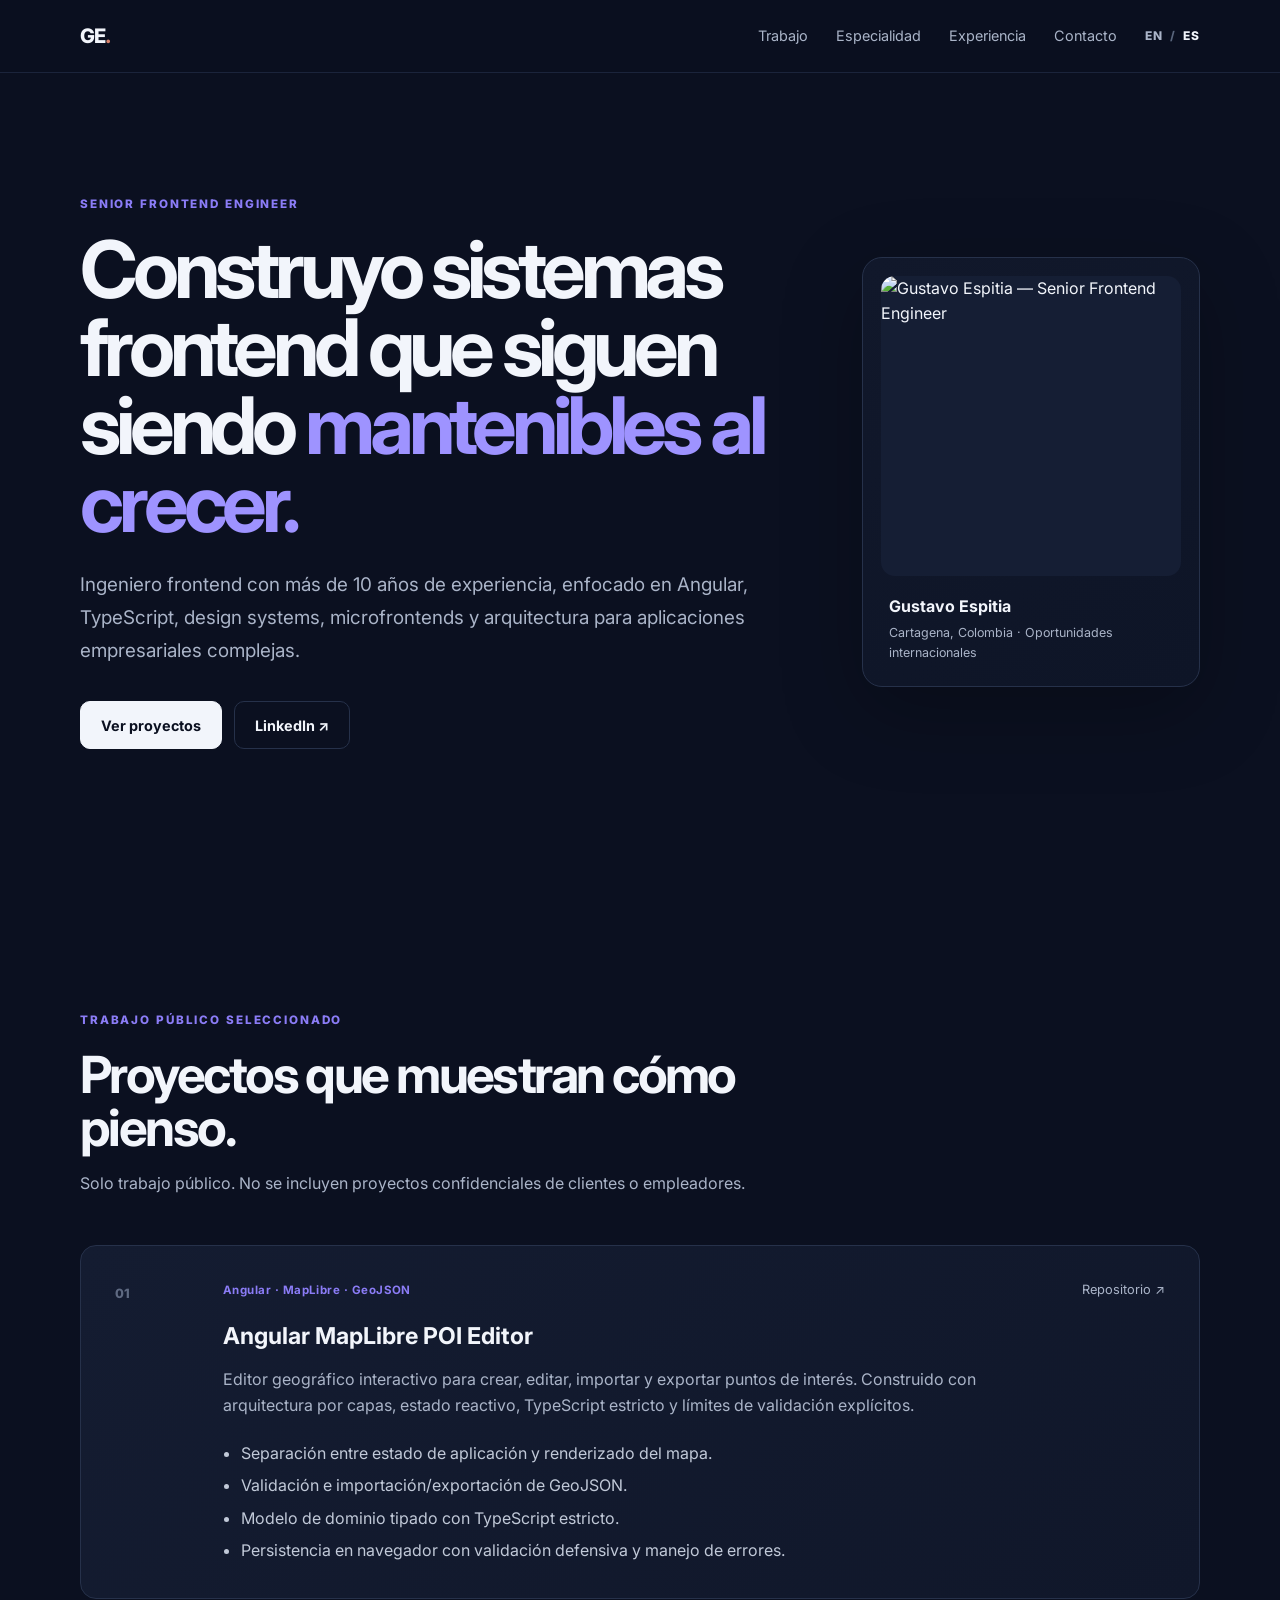
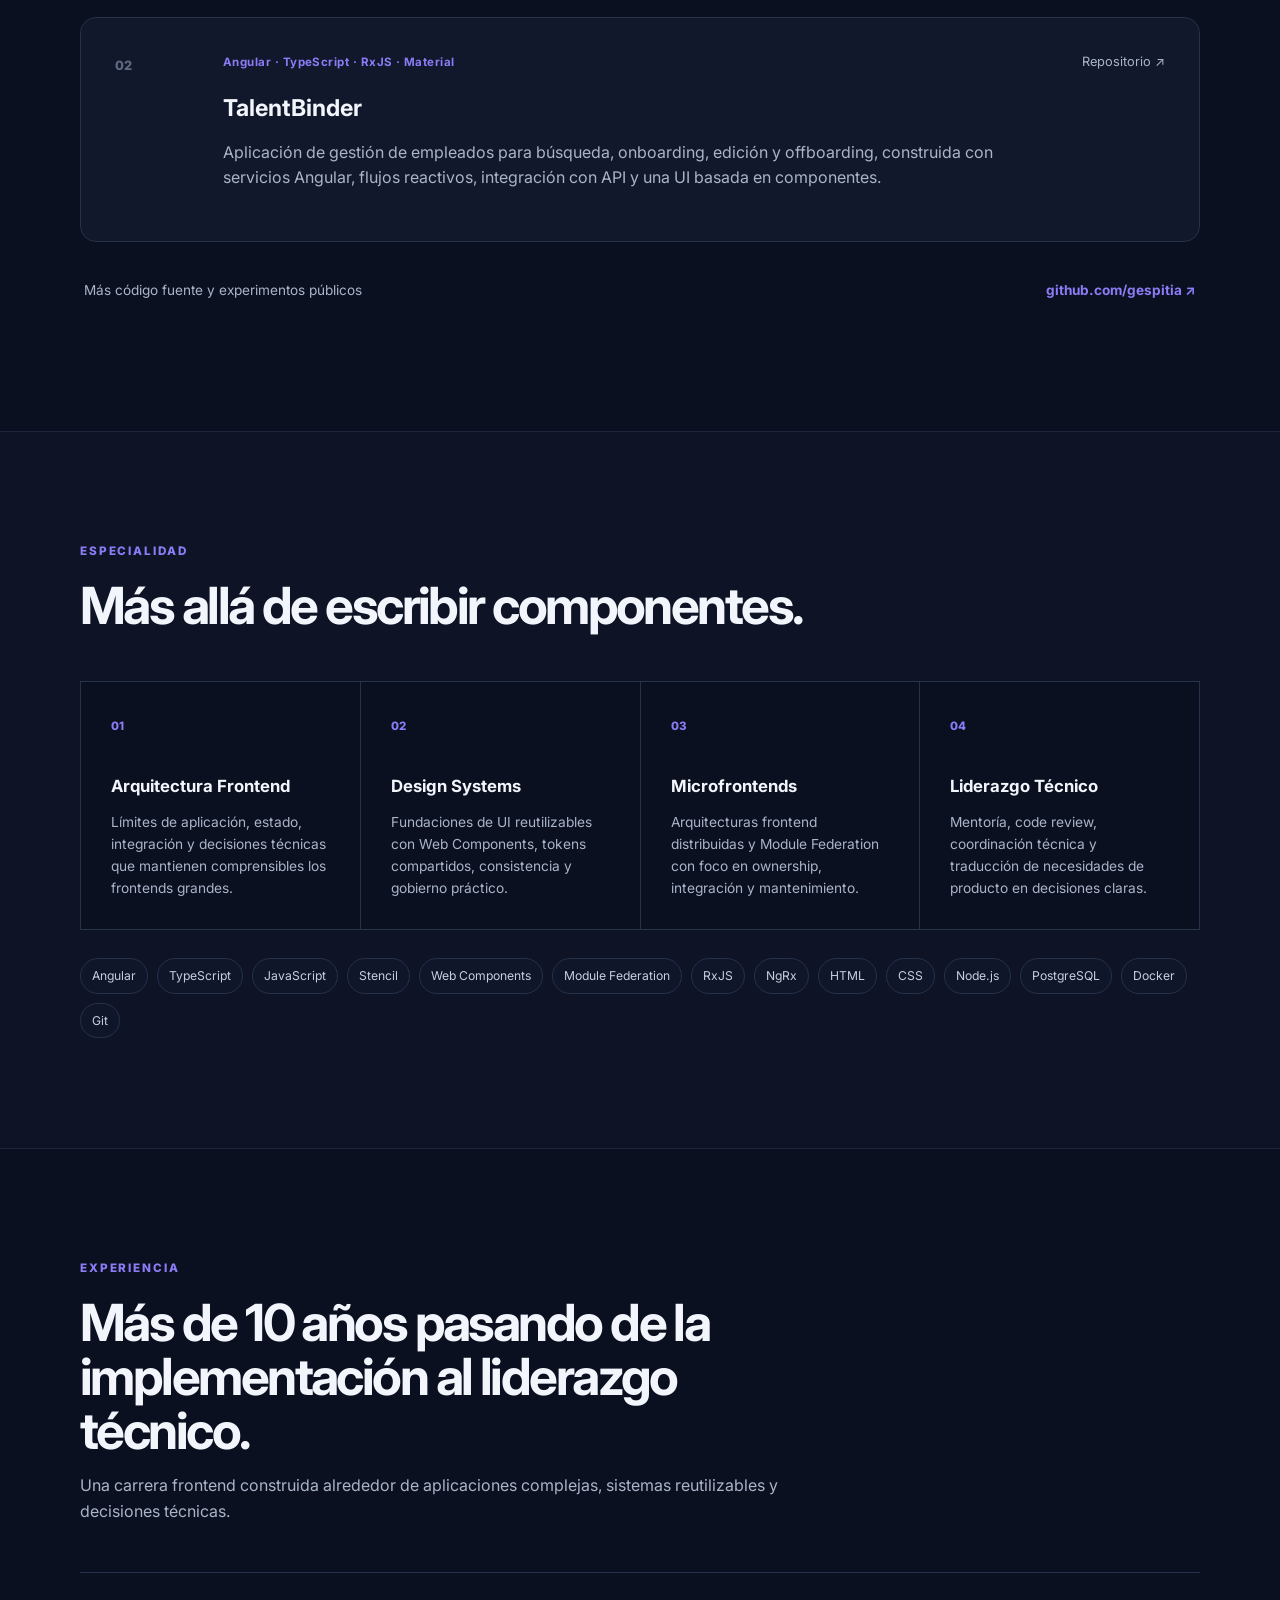
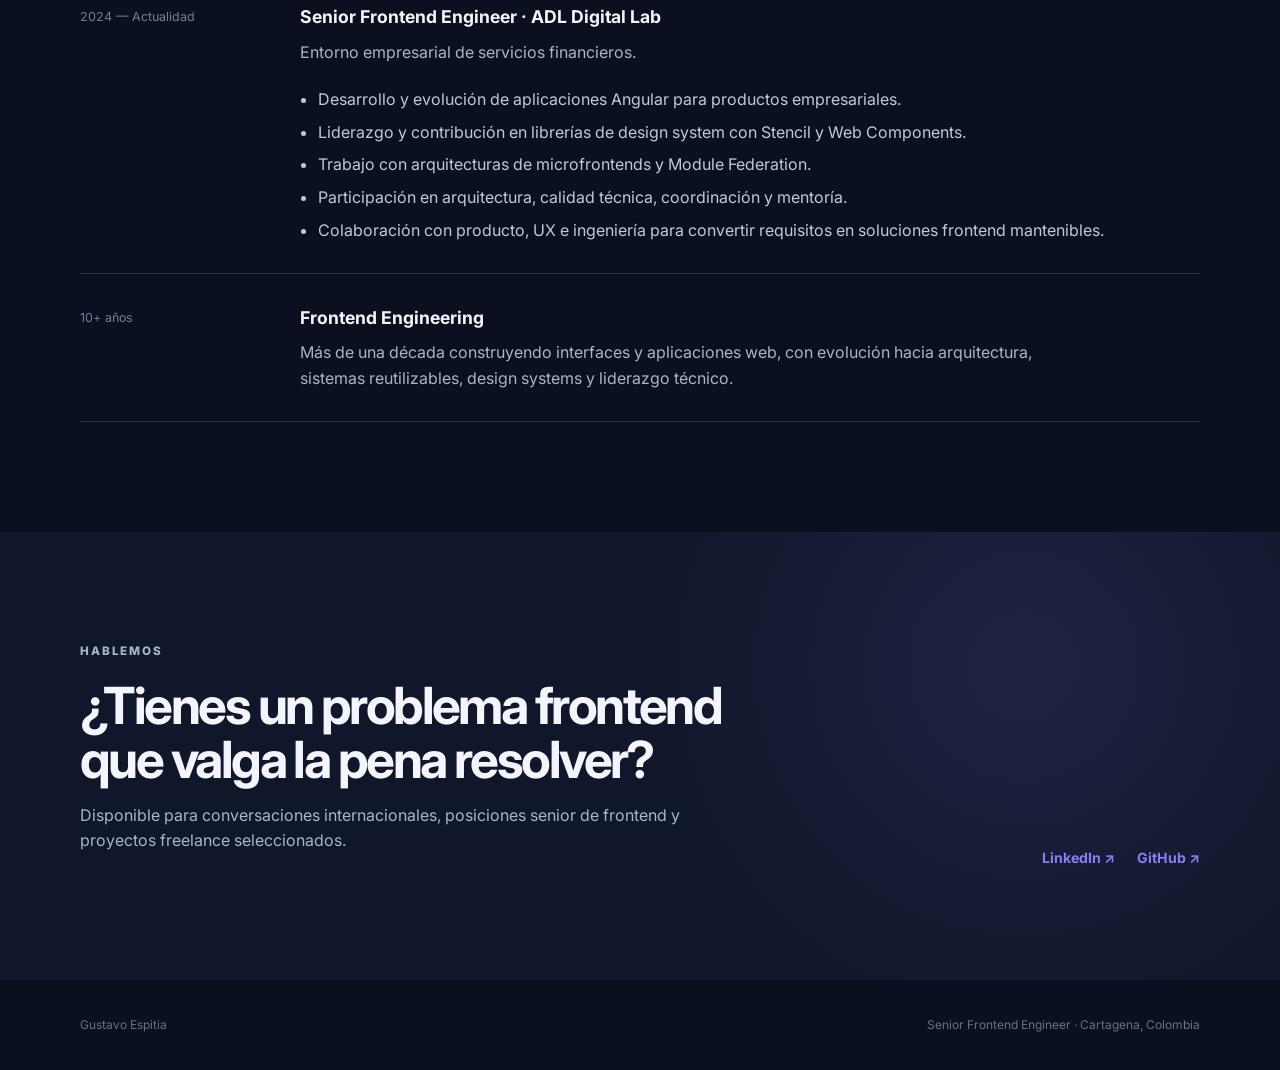
==== es/index.html @ b0de05e0 "Add Spanish portfolio version" ====
<!doctype html>
<html lang="es">
<head>
  <meta charset="utf-8">
  <meta name="viewport" content="width=device-width, initial-scale=1">
  <title>Gustavo Espitia | Senior Frontend Engineer | Angular, TypeScript y Arquitectura</title>
  <meta name="description" content="Gustavo Espitia es Senior Frontend Engineer con más de 10 años de experiencia en frontend, especializado en Angular, TypeScript, design systems, microfrontends, Web Components y arquitectura frontend.">
  <meta name="keywords" content="Gustavo Espitia, Senior Frontend Engineer, Angular, TypeScript, Arquitectura Frontend, Design Systems, Microfrontends, Module Federation, Stencil, Web Components, Colombia">
  <meta name="author" content="Gustavo Enrique Espitia Meléndez">
  <meta name="robots" content="index, follow">
  <meta name="theme-color" content="#0b1020">
  <link rel="canonical" href="https://gespitia.github.io/es/">
  <link rel="alternate" hreflang="en" href="https://gespitia.github.io/">
  <link rel="alternate" hreflang="es" href="https://gespitia.github.io/es/">
  <link rel="alternate" hreflang="x-default" href="https://gespitia.github.io/">
  <meta property="og:type" content="website">
  <meta property="og:locale" content="es_CO">
  <meta property="og:locale:alternate" content="en_US">
  <meta property="og:title" content="Gustavo Espitia | Senior Frontend Engineer">
  <meta property="og:description" content="Senior Frontend Engineer especializado en Angular, TypeScript, design systems, microfrontends y arquitectura frontend.">
  <meta property="og:url" content="https://gespitia.github.io/es/">
  <meta property="og:image" content="https://avatars.githubusercontent.com/u/47682569?v=4">
  <meta name="twitter:card" content="summary_large_image">
  <meta name="twitter:title" content="Gustavo Espitia | Senior Frontend Engineer">
  <meta name="twitter:description" content="Angular, TypeScript, design systems, microfrontends y arquitectura frontend.">
  <meta name="twitter:image" content="https://avatars.githubusercontent.com/u/47682569?v=4">
  <link rel="preconnect" href="https://fonts.googleapis.com">
  <link rel="preconnect" href="https://fonts.gstatic.com" crossorigin>
  <link href="https://fonts.googleapis.com/css2?family=Inter:wght@400;500;600;700;800&display=swap" rel="stylesheet">
  <link rel="stylesheet" href="../styles.css">
  <script type="application/ld+json">
  {
    "@context":"https://schema.org",
    "@type":"Person",
    "name":"Gustavo Enrique Espitia Meléndez",
    "url":"https://gespitia.github.io/es/",
    "image":"https://avatars.githubusercontent.com/u/47682569?v=4",
    "jobTitle":"Senior Frontend Engineer",
    "sameAs":["https://github.com/gespitia","https://www.linkedin.com/in/gustavo-espitia-melendez/"],
    "knowsAbout":["Angular","TypeScript","Frontend Architecture","Design Systems","Microfrontends","Module Federation","Stencil","Web Components","RxJS","NgRx"]
  }
  </script>
</head>
<body>
<header class="site-header"><div class="container nav">
  <a class="brand" href="#top" aria-label="Inicio de Gustavo Espitia">GE<span>.</span></a>
  <nav aria-label="Navegación principal"><a href="#work">Trabajo</a><a href="#expertise">Especialidad</a><a href="#experience">Experiencia</a><a href="#contacto">Contacto</a></nav>
  <div class="language-switch" aria-label="Idioma"><a href="../" lang="en">EN</a><span>/</span><a class="active" href="./" lang="es">ES</a></div>
</div></header>

<main id="top">
<section class="hero container">
  <div class="hero-copy">
    <p class="eyebrow">SENIOR FRONTEND ENGINEER</p>
    <h1>Construyo sistemas frontend que siguen siendo <span>mantenibles al crecer.</span></h1>
    <p class="lead">Ingeniero frontend con más de 10 años de experiencia, enfocado en Angular, TypeScript, design systems, microfrontends y arquitectura para aplicaciones empresariales complejas.</p>
    <div class="actions"><a class="button primary" href="#work">Ver proyectos</a><a class="button secondary" href="https://www.linkedin.com/in/gustavo-espitia-melendez/" target="_blank" rel="noopener noreferrer">LinkedIn ↗</a></div>
  </div>
  <aside class="hero-profile" aria-label="Perfil de Gustavo Espitia">
    <div class="profile-image-wrap"><img src="https://avatars.githubusercontent.com/u/47682569?v=4" alt="Gustavo Espitia — Senior Frontend Engineer" width="320" height="320"></div>
    <div class="profile-caption"><strong>Gustavo Espitia</strong><span>Cartagena, Colombia · Oportunidades internacionales</span></div>
  </aside>
</section>

<section class="section container" id="work">
  <div class="section-heading"><p class="eyebrow">TRABAJO PÚBLICO SELECCIONADO</p><h2>Proyectos que muestran cómo pienso.</h2><p>Solo trabajo público. No se incluyen proyectos confidenciales de clientes o empleadores.</p></div>
  <div class="projects">
    <article class="project featured"><div class="project-number">01</div><div class="project-content">
      <div class="project-top"><span class="tag">Angular · MapLibre · GeoJSON</span><a href="https://github.com/gespitia/angular-maplibre-poi-editor" target="_blank" rel="noopener noreferrer">Repositorio ↗</a></div>
      <h3>Angular MapLibre POI Editor</h3>
      <p>Editor geográfico interactivo para crear, editar, importar y exportar puntos de interés. Construido con arquitectura por capas, estado reactivo, TypeScript estricto y límites de validación explícitos.</p>
      <ul><li>Separación entre estado de aplicación y renderizado del mapa.</li><li>Validación e importación/exportación de GeoJSON.</li><li>Modelo de dominio tipado con TypeScript estricto.</li><li>Persistencia en navegador con validación defensiva y manejo de errores.</li></ul>
    </div></article>
    <article class="project"><div class="project-number">02</div><div class="project-content">
      <div class="project-top"><span class="tag">Angular · TypeScript · RxJS · Material</span><a href="https://github.com/gespitia/talent-binder" target="_blank" rel="noopener noreferrer">Repositorio ↗</a></div>
      <h3>TalentBinder</h3><p>Aplicación de gestión de empleados para búsqueda, onboarding, edición y offboarding, construida con servicios Angular, flujos reactivos, integración con API y una UI basada en componentes.</p>
    </div></article>
  </div>
  <div class="github-more"><span>Más código fuente y experimentos públicos</span><a href="https://github.com/gespitia" target="_blank" rel="noopener noreferrer">github.com/gespitia ↗</a></div>
</section>

<section class="section alt" id="expertise"><div class="container">
  <div class="section-heading"><p class="eyebrow">ESPECIALIDAD</p><h2>Más allá de escribir componentes.</h2></div>
  <div class="expertise-grid">
    <article><span class="icon">01</span><h3>Arquitectura Frontend</h3><p>Límites de aplicación, estado, integración y decisiones técnicas que mantienen comprensibles los frontends grandes.</p></article>
    <article><span class="icon">02</span><h3>Design Systems</h3><p>Fundaciones de UI reutilizables con Web Components, tokens compartidos, consistencia y gobierno práctico.</p></article>
    <article><span class="icon">03</span><h3>Microfrontends</h3><p>Arquitecturas frontend distribuidas y Module Federation con foco en ownership, integración y mantenimiento.</p></article>
    <article><span class="icon">04</span><h3>Liderazgo Técnico</h3><p>Mentoría, code review, coordinación técnica y traducción de necesidades de producto en decisiones claras.</p></article>
  </div>
  <div class="tech-cloud" aria-label="Tecnologías"><span>Angular</span><span>TypeScript</span><span>JavaScript</span><span>Stencil</span><span>Web Components</span><span>Module Federation</span><span>RxJS</span><span>NgRx</span><span>HTML</span><span>CSS</span><span>Node.js</span><span>PostgreSQL</span><span>Docker</span><span>Git</span></div>
</div></section>

<section class="section container" id="experience">
  <div class="section-heading"><p class="eyebrow">EXPERIENCIA</p><h2>Más de 10 años pasando de la implementación al liderazgo técnico.</h2><p>Una carrera frontend construida alrededor de aplicaciones complejas, sistemas reutilizables y decisiones técnicas.</p></div>
  <div class="timeline">
    <article class="timeline-item"><div class="timeline-date">2024 — Actualidad</div><div><h3>Senior Frontend Engineer · ADL Digital Lab</h3><p>Entorno empresarial de servicios financieros.</p><ul><li>Desarrollo y evolución de aplicaciones Angular para productos empresariales.</li><li>Liderazgo y contribución en librerías de design system con Stencil y Web Components.</li><li>Trabajo con arquitecturas de microfrontends y Module Federation.</li><li>Participación en arquitectura, calidad técnica, coordinación y mentoría.</li><li>Colaboración con producto, UX e ingeniería para convertir requisitos en soluciones frontend mantenibles.</li></ul></div></article>
    <article class="timeline-item"><div class="timeline-date">10+ años</div><div><h3>Frontend Engineering</h3><p>Más de una década construyendo interfaces y aplicaciones web, con evolución hacia arquitectura, sistemas reutilizables, design systems y liderazgo técnico.</p></div></article>
  </div>
</section>

<section class="section contact" id="contacto"><div class="container contact-inner">
  <div><p class="eyebrow">HABLEMOS</p><h2>¿Tienes un problema frontend que valga la pena resolver?</h2><p>Disponible para conversaciones internacionales, posiciones senior de frontend y proyectos freelance seleccionados.</p></div>
  <div class="contact-links"><a href="https://www.linkedin.com/in/gustavo-espitia-melendez/" target="_blank" rel="noopener noreferrer">LinkedIn ↗</a><a href="https://github.com/gespitia" target="_blank" rel="noopener noreferrer">GitHub ↗</a></div>
</div></section>
</main>
<footer class="container footer"><span>Gustavo Espitia</span><span>Senior Frontend Engineer · Cartagena, Colombia</span></footer>
</body></html>
---- styles.css ----
:root {
  --bg:#0b1020; --surface:#11182b; --surface-2:#151e34; --text:#f2f5fb;
  --muted:#aab4c8; --line:#26314a; --accent:#8b7cf6; --accent-2:#d9826b; --max:1120px;
}
*{box-sizing:border-box}
html{scroll-behavior:smooth}
body{margin:0;background:var(--bg);color:var(--text);font-family:Inter,system-ui,-apple-system,BlinkMacSystemFont,"Segoe UI",sans-serif;line-height:1.6}
a{color:inherit;text-decoration:none}
.container{width:min(calc(100% - 40px),var(--max));margin:0 auto}
.site-header{position:sticky;top:0;z-index:20;border-bottom:1px solid rgba(38,49,74,.65);background:rgba(11,16,32,.9);backdrop-filter:blur(14px)}
.nav{height:72px;display:flex;align-items:center;gap:28px}
.brand{font-weight:800;font-size:1.25rem;letter-spacing:-.04em;margin-right:auto}.brand span{color:var(--accent-2)}
nav{display:flex;gap:28px}nav a{color:var(--muted);font-size:.9rem}nav a:hover,.project-top a:hover,.github-more a:hover,.contact-links a:hover{color:var(--text)}
.language-switch{display:flex;gap:7px;align-items:center;font-size:.75rem;font-weight:800;letter-spacing:.08em}.language-switch a{color:var(--muted)}.language-switch a.active{color:var(--text)}.language-switch span{color:#59657c}
.hero{min-height:calc(100vh - 72px);display:grid;grid-template-columns:1.35fr .65fr;gap:80px;align-items:center;padding-top:70px;padding-bottom:100px}
.eyebrow{margin:0 0 18px;color:var(--accent);font-size:.73rem;font-weight:800;letter-spacing:.16em}
h1,h2,h3,p{margin-top:0}
h1{max-width:850px;margin-bottom:26px;font-size:clamp(3rem,6.2vw,5.8rem);line-height:.98;letter-spacing:-.065em}h1 span{color:#9e93ff}
.lead{max-width:720px;color:var(--muted);font-size:1.18rem;line-height:1.75}
.actions{display:flex;flex-wrap:wrap;gap:12px;margin-top:34px}.button{display:inline-flex;align-items:center;justify-content:center;min-height:48px;padding:0 20px;border:1px solid var(--line);border-radius:10px;font-weight:700;font-size:.9rem}.button.primary{background:var(--text);color:var(--bg);border-color:var(--text)}.button.secondary:hover{border-color:#65708a}
.hero-profile{justify-self:end;width:min(100%,360px);padding:18px;background:linear-gradient(145deg,var(--surface),#0e1527);border:1px solid var(--line);border-radius:20px;box-shadow:0 24px 80px rgba(0,0,0,.25)}
.profile-image-wrap{aspect-ratio:1;overflow:hidden;border-radius:14px;background:#151e34}.profile-image-wrap img{display:block;width:100%;height:100%;object-fit:cover}
.profile-caption{padding:18px 8px 5px;display:flex;flex-direction:column;gap:4px}.profile-caption strong{font-size:1rem}.profile-caption span{color:var(--muted);font-size:.78rem}
.section{padding:110px 0}.section.alt{background:#0e1425;border-top:1px solid rgba(38,49,74,.6);border-bottom:1px solid rgba(38,49,74,.6)}
.section-heading{max-width:760px;margin-bottom:48px}.section-heading h2,.contact h2{margin-bottom:16px;font-size:clamp(2rem,4vw,3.25rem);line-height:1.05;letter-spacing:-.05em}.section-heading>p:last-child,.contact p{color:var(--muted)}
.projects{display:grid;gap:18px}.project{display:grid;grid-template-columns:80px 1fr;gap:28px;padding:34px;background:var(--surface);border:1px solid var(--line);border-radius:16px}.project.featured{background:linear-gradient(135deg,#141c31,#10172a)}
.project-number{color:#5f6a82;font-weight:800;font-size:.8rem;padding-top:4px}.project-top{display:flex;align-items:center;justify-content:space-between;gap:20px;margin-bottom:18px}.tag{color:var(--accent);font-size:.72rem;font-weight:700;letter-spacing:.04em}.project-top a{color:var(--muted);font-size:.8rem}.project h3{margin-bottom:12px;font-size:1.45rem}.project p{max-width:780px;color:var(--muted)}.project ul,.timeline-item ul{margin:22px 0 0;padding-left:18px;color:#c1c9d8}.project li+li,.timeline-item li+li{margin-top:7px}
.github-more{display:flex;justify-content:space-between;gap:20px;align-items:center;margin-top:18px;padding:20px 4px;color:var(--muted);font-size:.85rem}.github-more a{color:var(--accent);font-weight:700}
.expertise-grid{display:grid;grid-template-columns:repeat(4,1fr);gap:1px;background:var(--line);border:1px solid var(--line)}.expertise-grid article{min-height:245px;padding:30px;background:var(--bg)}.icon{color:var(--accent);font-size:.72rem;font-weight:800}.expertise-grid h3{margin:35px 0 12px;font-size:1.05rem}.expertise-grid p{margin:0;color:var(--muted);font-size:.86rem}
.tech-cloud{display:flex;flex-wrap:wrap;gap:9px;margin-top:28px}.tech-cloud span{padding:7px 11px;border:1px solid var(--line);border-radius:999px;color:#c6cede;font-size:.76rem;background:rgba(17,24,43,.7)}
.timeline{border-top:1px solid var(--line)}.timeline-item{display:grid;grid-template-columns:180px 1fr;gap:40px;padding:30px 0;border-bottom:1px solid var(--line)}.timeline-date{color:#727e96;font-size:.78rem;padding-top:4px}.timeline-item h3{margin-bottom:8px;font-size:1.1rem}.timeline-item p{max-width:760px;margin:0;color:var(--muted)}
.contact{background:radial-gradient(circle at 80% 30%,rgba(139,124,246,.12),transparent 36%),#10172a}.contact-inner{display:flex;justify-content:space-between;align-items:end;gap:50px}.contact h2{max-width:700px}.contact p{max-width:650px}.contact-links{display:flex;gap:22px;white-space:nowrap}.contact-links a{color:var(--accent);font-weight:700;font-size:.88rem}
.footer{min-height:90px;display:flex;justify-content:space-between;align-items:center;color:#65718a;font-size:.75rem}
@media(max-width:850px){nav{display:none}.hero{grid-template-columns:1fr;gap:45px;min-height:auto;padding-top:80px}.hero-profile{justify-self:start;max-width:560px}.expertise-grid{grid-template-columns:repeat(2,1fr)}.contact-inner{align-items:start;flex-direction:column}}
@media(max-width:600px){.container{width:min(calc(100% - 28px),var(--max))}.nav{gap:12px}.hero{padding-top:60px;padding-bottom:70px}h1{font-size:3rem}.section{padding:75px 0}.project{grid-template-columns:1fr;gap:10px;padding:25px}.project-number{display:none}.project-top{align-items:start;flex-direction:column;gap:8px}.expertise-grid{grid-template-columns:1fr}.timeline-item{grid-template-columns:1fr;gap:8px}.github-more,.footer{align-items:start;flex-direction:column}.contact-links{flex-direction:column;gap:10px}}
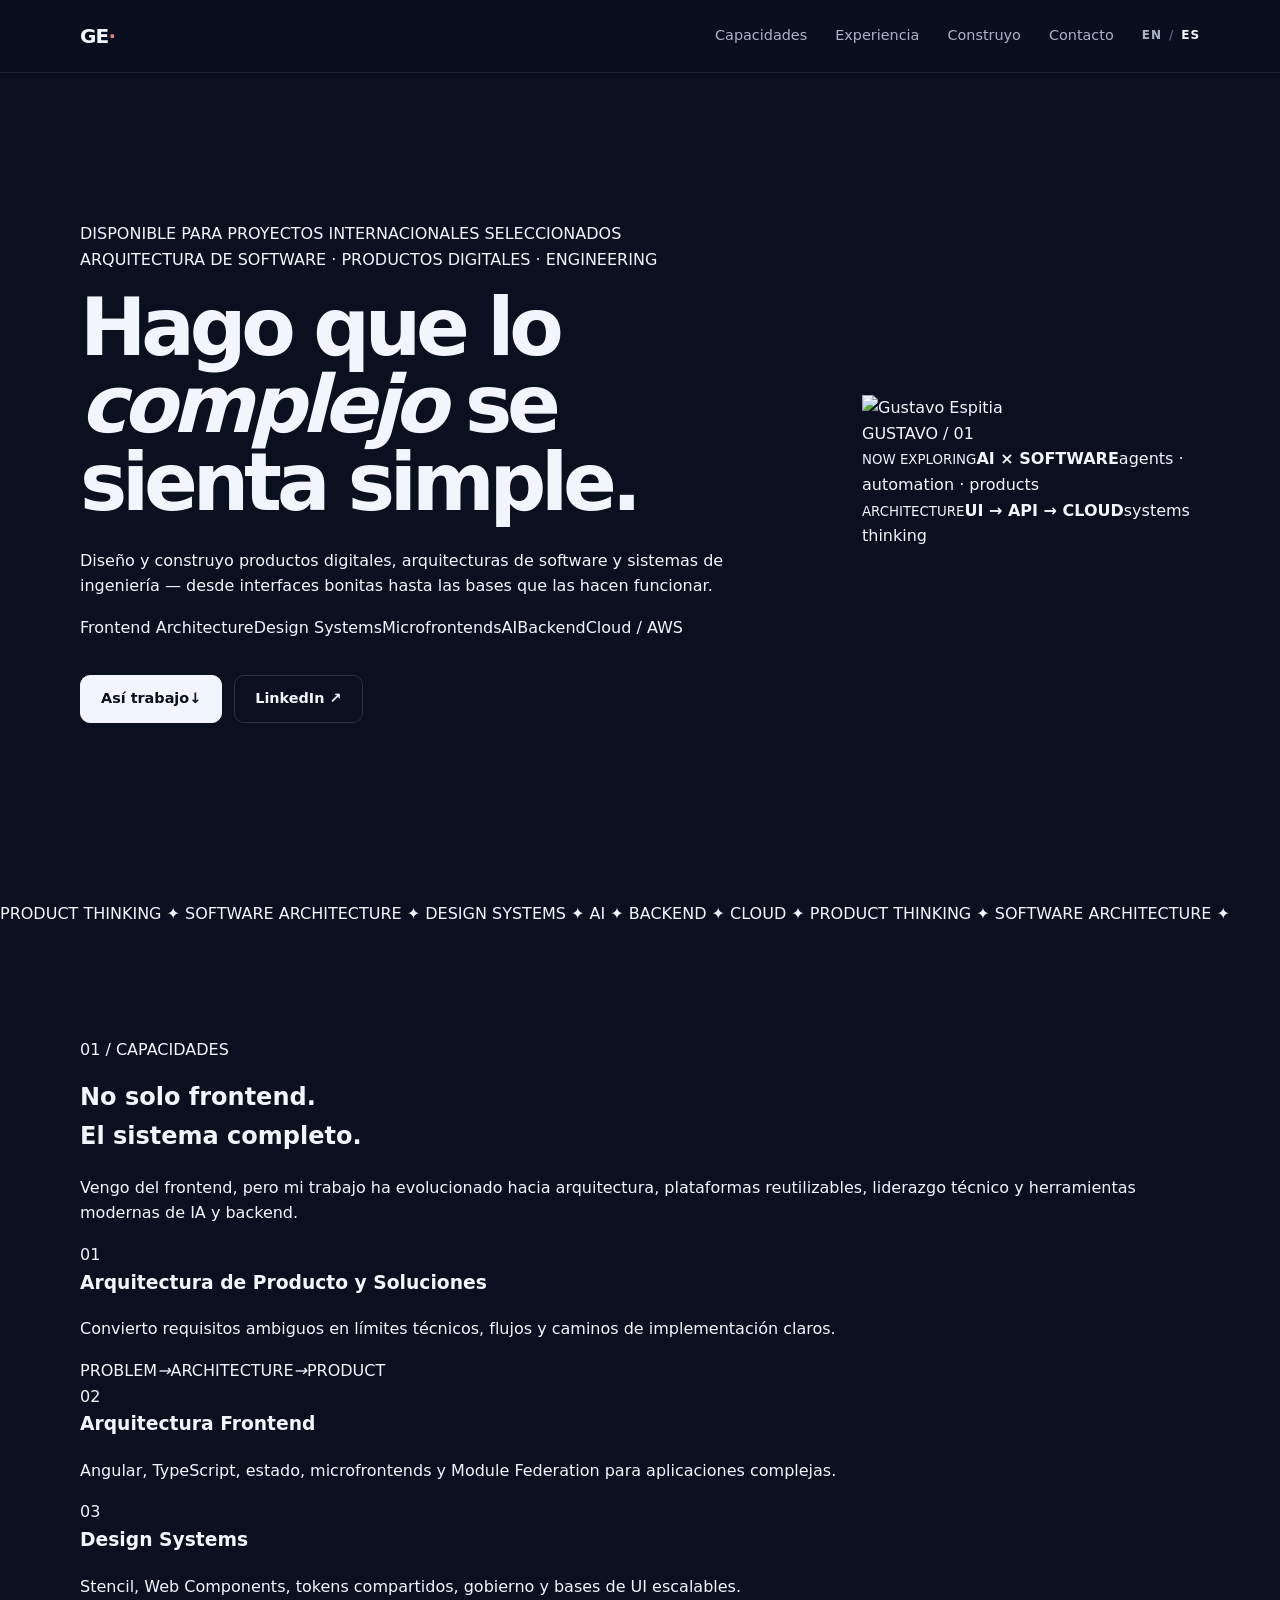
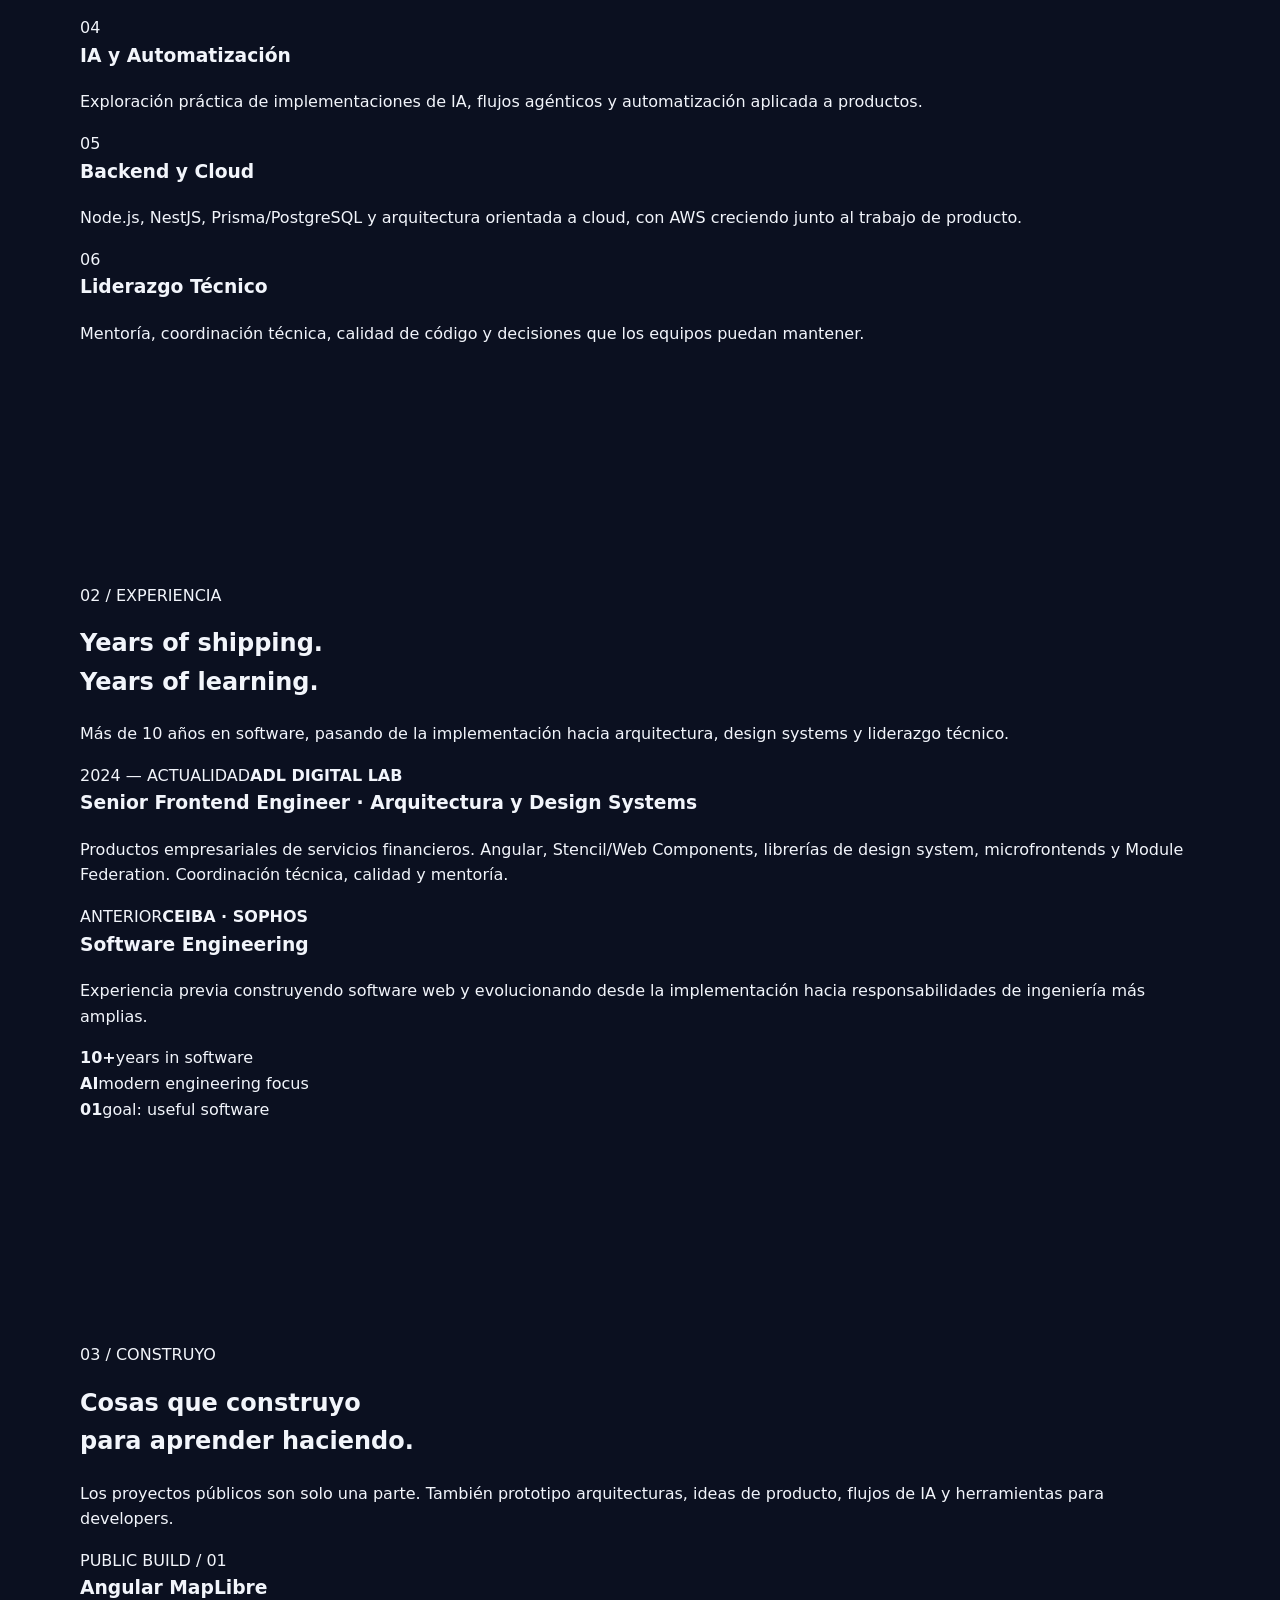
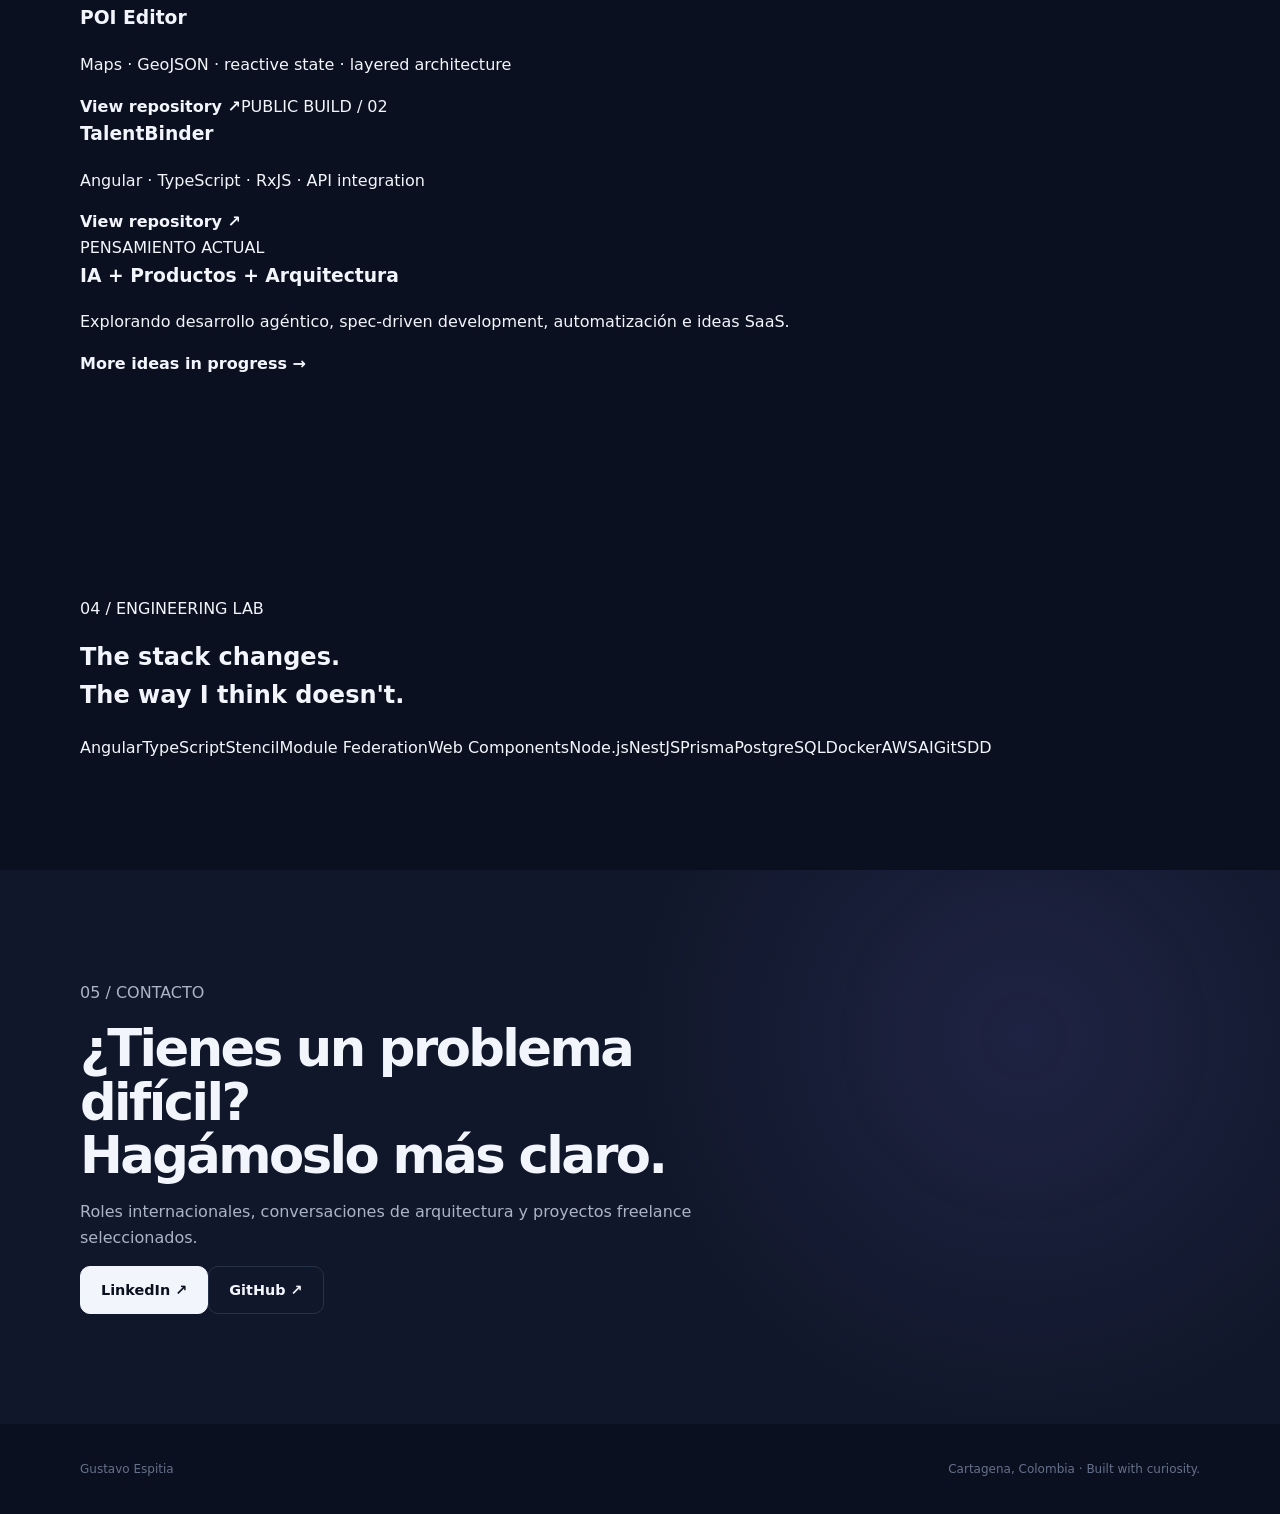
==== commit 92f4a9ff: "Reframe Spanish portfolio around architecture, products, AI and cloud" ====
--- a/es/index.html
+++ b/es/index.html
@@ -1,107 +1,8 @@
-<!doctype html>
-<html lang="es">
-<head>
-  <meta charset="utf-8">
-  <meta name="viewport" content="width=device-width, initial-scale=1">
-  <title>Gustavo Espitia | Senior Frontend Engineer | Angular, TypeScript y Arquitectura</title>
-  <meta name="description" content="Gustavo Espitia es Senior Frontend Engineer con más de 10 años de experiencia en frontend, especializado en Angular, TypeScript, design systems, microfrontends, Web Components y arquitectura frontend.">
-  <meta name="keywords" content="Gustavo Espitia, Senior Frontend Engineer, Angular, TypeScript, Arquitectura Frontend, Design Systems, Microfrontends, Module Federation, Stencil, Web Components, Colombia">
-  <meta name="author" content="Gustavo Enrique Espitia Meléndez">
-  <meta name="robots" content="index, follow">
-  <meta name="theme-color" content="#0b1020">
-  <link rel="canonical" href="https://gespitia.github.io/es/">
-  <link rel="alternate" hreflang="en" href="https://gespitia.github.io/">
-  <link rel="alternate" hreflang="es" href="https://gespitia.github.io/es/">
-  <link rel="alternate" hreflang="x-default" href="https://gespitia.github.io/">
-  <meta property="og:type" content="website">
-  <meta property="og:locale" content="es_CO">
-  <meta property="og:locale:alternate" content="en_US">
-  <meta property="og:title" content="Gustavo Espitia | Senior Frontend Engineer">
-  <meta property="og:description" content="Senior Frontend Engineer especializado en Angular, TypeScript, design systems, microfrontends y arquitectura frontend.">
-  <meta property="og:url" content="https://gespitia.github.io/es/">
-  <meta property="og:image" content="https://avatars.githubusercontent.com/u/47682569?v=4">
-  <meta name="twitter:card" content="summary_large_image">
-  <meta name="twitter:title" content="Gustavo Espitia | Senior Frontend Engineer">
-  <meta name="twitter:description" content="Angular, TypeScript, design systems, microfrontends y arquitectura frontend.">
-  <meta name="twitter:image" content="https://avatars.githubusercontent.com/u/47682569?v=4">
-  <link rel="preconnect" href="https://fonts.googleapis.com">
-  <link rel="preconnect" href="https://fonts.gstatic.com" crossorigin>
-  <link href="https://fonts.googleapis.com/css2?family=Inter:wght@400;500;600;700;800&display=swap" rel="stylesheet">
-  <link rel="stylesheet" href="../styles.css">
-  <script type="application/ld+json">
-  {
-    "@context":"https://schema.org",
-    "@type":"Person",
-    "name":"Gustavo Enrique Espitia Meléndez",
-    "url":"https://gespitia.github.io/es/",
-    "image":"https://avatars.githubusercontent.com/u/47682569?v=4",
-    "jobTitle":"Senior Frontend Engineer",
-    "sameAs":["https://github.com/gespitia","https://www.linkedin.com/in/gustavo-espitia-melendez/"],
-    "knowsAbout":["Angular","TypeScript","Frontend Architecture","Design Systems","Microfrontends","Module Federation","Stencil","Web Components","RxJS","NgRx"]
-  }
-  </script>
-</head>
-<body>
-<header class="site-header"><div class="container nav">
-  <a class="brand" href="#top" aria-label="Inicio de Gustavo Espitia">GE<span>.</span></a>
-  <nav aria-label="Navegación principal"><a href="#work">Trabajo</a><a href="#expertise">Especialidad</a><a href="#experience">Experiencia</a><a href="#contacto">Contacto</a></nav>
-  <div class="language-switch" aria-label="Idioma"><a href="../" lang="en">EN</a><span>/</span><a class="active" href="./" lang="es">ES</a></div>
-</div></header>
-
-<main id="top">
-<section class="hero container">
-  <div class="hero-copy">
-    <p class="eyebrow">SENIOR FRONTEND ENGINEER</p>
-    <h1>Construyo sistemas frontend que siguen siendo <span>mantenibles al crecer.</span></h1>
-    <p class="lead">Ingeniero frontend con más de 10 años de experiencia, enfocado en Angular, TypeScript, design systems, microfrontends y arquitectura para aplicaciones empresariales complejas.</p>
-    <div class="actions"><a class="button primary" href="#work">Ver proyectos</a><a class="button secondary" href="https://www.linkedin.com/in/gustavo-espitia-melendez/" target="_blank" rel="noopener noreferrer">LinkedIn ↗</a></div>
-  </div>
-  <aside class="hero-profile" aria-label="Perfil de Gustavo Espitia">
-    <div class="profile-image-wrap"><img src="https://avatars.githubusercontent.com/u/47682569?v=4" alt="Gustavo Espitia — Senior Frontend Engineer" width="320" height="320"></div>
-    <div class="profile-caption"><strong>Gustavo Espitia</strong><span>Cartagena, Colombia · Oportunidades internacionales</span></div>
-  </aside>
-</section>
-
-<section class="section container" id="work">
-  <div class="section-heading"><p class="eyebrow">TRABAJO PÚBLICO SELECCIONADO</p><h2>Proyectos que muestran cómo pienso.</h2><p>Solo trabajo público. No se incluyen proyectos confidenciales de clientes o empleadores.</p></div>
-  <div class="projects">
-    <article class="project featured"><div class="project-number">01</div><div class="project-content">
-      <div class="project-top"><span class="tag">Angular · MapLibre · GeoJSON</span><a href="https://github.com/gespitia/angular-maplibre-poi-editor" target="_blank" rel="noopener noreferrer">Repositorio ↗</a></div>
-      <h3>Angular MapLibre POI Editor</h3>
-      <p>Editor geográfico interactivo para crear, editar, importar y exportar puntos de interés. Construido con arquitectura por capas, estado reactivo, TypeScript estricto y límites de validación explícitos.</p>
-      <ul><li>Separación entre estado de aplicación y renderizado del mapa.</li><li>Validación e importación/exportación de GeoJSON.</li><li>Modelo de dominio tipado con TypeScript estricto.</li><li>Persistencia en navegador con validación defensiva y manejo de errores.</li></ul>
-    </div></article>
-    <article class="project"><div class="project-number">02</div><div class="project-content">
-      <div class="project-top"><span class="tag">Angular · TypeScript · RxJS · Material</span><a href="https://github.com/gespitia/talent-binder" target="_blank" rel="noopener noreferrer">Repositorio ↗</a></div>
-      <h3>TalentBinder</h3><p>Aplicación de gestión de empleados para búsqueda, onboarding, edición y offboarding, construida con servicios Angular, flujos reactivos, integración con API y una UI basada en componentes.</p>
-    </div></article>
-  </div>
-  <div class="github-more"><span>Más código fuente y experimentos públicos</span><a href="https://github.com/gespitia" target="_blank" rel="noopener noreferrer">github.com/gespitia ↗</a></div>
-</section>
-
-<section class="section alt" id="expertise"><div class="container">
-  <div class="section-heading"><p class="eyebrow">ESPECIALIDAD</p><h2>Más allá de escribir componentes.</h2></div>
-  <div class="expertise-grid">
-    <article><span class="icon">01</span><h3>Arquitectura Frontend</h3><p>Límites de aplicación, estado, integración y decisiones técnicas que mantienen comprensibles los frontends grandes.</p></article>
-    <article><span class="icon">02</span><h3>Design Systems</h3><p>Fundaciones de UI reutilizables con Web Components, tokens compartidos, consistencia y gobierno práctico.</p></article>
-    <article><span class="icon">03</span><h3>Microfrontends</h3><p>Arquitecturas frontend distribuidas y Module Federation con foco en ownership, integración y mantenimiento.</p></article>
-    <article><span class="icon">04</span><h3>Liderazgo Técnico</h3><p>Mentoría, code review, coordinación técnica y traducción de necesidades de producto en decisiones claras.</p></article>
-  </div>
-  <div class="tech-cloud" aria-label="Tecnologías"><span>Angular</span><span>TypeScript</span><span>JavaScript</span><span>Stencil</span><span>Web Components</span><span>Module Federation</span><span>RxJS</span><span>NgRx</span><span>HTML</span><span>CSS</span><span>Node.js</span><span>PostgreSQL</span><span>Docker</span><span>Git</span></div>
-</div></section>
-
-<section class="section container" id="experience">
-  <div class="section-heading"><p class="eyebrow">EXPERIENCIA</p><h2>Más de 10 años pasando de la implementación al liderazgo técnico.</h2><p>Una carrera frontend construida alrededor de aplicaciones complejas, sistemas reutilizables y decisiones técnicas.</p></div>
-  <div class="timeline">
-    <article class="timeline-item"><div class="timeline-date">2024 — Actualidad</div><div><h3>Senior Frontend Engineer · ADL Digital Lab</h3><p>Entorno empresarial de servicios financieros.</p><ul><li>Desarrollo y evolución de aplicaciones Angular para productos empresariales.</li><li>Liderazgo y contribución en librerías de design system con Stencil y Web Components.</li><li>Trabajo con arquitecturas de microfrontends y Module Federation.</li><li>Participación en arquitectura, calidad técnica, coordinación y mentoría.</li><li>Colaboración con producto, UX e ingeniería para convertir requisitos en soluciones frontend mantenibles.</li></ul></div></article>
-    <article class="timeline-item"><div class="timeline-date">10+ años</div><div><h3>Frontend Engineering</h3><p>Más de una década construyendo interfaces y aplicaciones web, con evolución hacia arquitectura, sistemas reutilizables, design systems y liderazgo técnico.</p></div></article>
-  </div>
-</section>
-
-<section class="section contact" id="contacto"><div class="container contact-inner">
-  <div><p class="eyebrow">HABLEMOS</p><h2>¿Tienes un problema frontend que valga la pena resolver?</h2><p>Disponible para conversaciones internacionales, posiciones senior de frontend y proyectos freelance seleccionados.</p></div>
-  <div class="contact-links"><a href="https://www.linkedin.com/in/gustavo-espitia-melendez/" target="_blank" rel="noopener noreferrer">LinkedIn ↗</a><a href="https://github.com/gespitia" target="_blank" rel="noopener noreferrer">GitHub ↗</a></div>
-</div></section>
-</main>
-<footer class="container footer"><span>Gustavo Espitia</span><span>Senior Frontend Engineer · Cartagena, Colombia</span></footer>
-</body></html>+<!doctype html><html lang="es"><head><meta charset="utf-8"><meta name="viewport" content="width=device-width,initial-scale=1"><title>Gustavo Espitia | Arquitecto de Software · Productos Digitales · IA</title><meta name="description" content="Gustavo Espitia diseña y construye productos digitales, arquitecturas de software y sistemas de ingeniería. Angular, Design Systems, Microfrontends, IA, backend y cloud."><meta name="keywords" content="Gustavo Espitia, Software Architect, Digital Products, Angular, Design Systems, Microfrontends, Module Federation, AI, Node.js, NestJS, PostgreSQL, AWS, Colombia"><meta name="author" content="Gustavo Enrique Espitia Meléndez"><meta name="robots" content="index, follow"><link rel="canonical" href="https://gespitia.github.io/es/"><link rel="alternate" hreflang="en" href="https://gespitia.github.io/"><link rel="alternate" hreflang="es" href="https://gespitia.github.io/es/"><link rel="alternate" hreflang="x-default" href="https://gespitia.github.io/"><meta property="og:title" content="Gustavo Espitia | Arquitecto de Software · Productos Digitales · IA"><meta property="og:description" content="Gustavo Espitia diseña y construye productos digitales, arquitecturas de software y sistemas de ingeniería. Angular, Design Systems, Microfrontends, IA, backend y cloud."><meta property="og:url" content="https://gespitia.github.io/es/"><meta property="og:image" content="https://avatars.githubusercontent.com/u/47682569?v=4"><meta property="og:type" content="website"><meta name="twitter:card" content="summary_large_image"><link rel="preconnect" href="https://fonts.googleapis.com"><link rel="preconnect" href="https://fonts.gstatic.com" crossorigin><link href="https://fonts.googleapis.com/css2?family=DM+Mono:wght@400;500&family=Space+Grotesk:wght@400;500;600;700&display=swap" rel="stylesheet"><link rel="stylesheet" href="../styles.css"><script type="application/ld+json">{"@context":"https://schema.org","@type":"Person","name":"Gustavo Enrique Espitia Meléndez","url":"https://gespitia.github.io/es/","image":"https://avatars.githubusercontent.com/u/47682569?v=4","jobTitle":"Software Architect","sameAs":["https://github.com/gespitia","https://www.linkedin.com/in/gustavoeespitiamel%C3%A9ndez/"],"knowsAbout":["Software Architecture","Digital Products","Angular","Design Systems","Microfrontends","Module Federation","AI implementations","Node.js","NestJS","PostgreSQL","AWS"]}</script></head><body><div class="noise"></div><header class="site-header"><div class="container nav"><a class="brand" href="#top">GE<span>·</span></a><nav><a href="#capabilities">Capacidades</a><a href="#experience">Experiencia</a><a href="#builds">Construyo</a><a href="#contact">Contacto</a></nav><div class="language-switch"><a class="" href="../">EN</a><span>/</span><a class="active" href="./">ES</a></div></div></header><main id="top">
+<section class="hero container"><div class="hero-copy"><div class="status"><i></i>DISPONIBLE PARA PROYECTOS INTERNACIONALES SELECCIONADOS</div><p class="kicker">ARQUITECTURA DE SOFTWARE · PRODUCTOS DIGITALES · ENGINEERING</p><h1>Hago que lo <em>complejo</em> se sienta simple.</h1><p class="hero-lead">Diseño y construyo productos digitales, arquitecturas de software y sistemas de ingeniería — desde interfaces bonitas hasta las bases que las hacen funcionar.</p><div class="hero-tags"><span>Frontend Architecture</span><span>Design Systems</span><span>Microfrontends</span><span>AI</span><span>Backend</span><span>Cloud / AWS</span></div><div class="actions"><a class="button primary" href="#capabilities">Así trabajo <b>↓</b></a><a class="button ghost" href="https://www.linkedin.com/in/gustavoeespitiamel%C3%A9ndez/" target="_blank" rel="noopener">LinkedIn ↗</a></div></div><aside class="hero-visual"><div class="orbit orbit-a"></div><div class="orbit orbit-b"></div><div class="photo-frame"><img src="https://avatars.githubusercontent.com/u/47682569?v=4" alt="Gustavo Espitia" width="420" height="420"><div class="photo-label">GUSTAVO / 01</div></div><div class="floating-card card-ai"><small>NOW EXPLORING</small><strong>AI × SOFTWARE</strong><span>agents · automation · products</span></div><div class="floating-card card-arch"><small>ARCHITECTURE</small><strong>UI → API → CLOUD</strong><span>systems thinking</span></div></aside></section>
+<section class="marquee"><div>PRODUCT THINKING <b>✦</b> SOFTWARE ARCHITECTURE <b>✦</b> DESIGN SYSTEMS <b>✦</b> AI <b>✦</b> BACKEND <b>✦</b> CLOUD <b>✦</b> PRODUCT THINKING <b>✦</b> SOFTWARE ARCHITECTURE <b>✦</b></div></section>
+<section class="section container" id="capabilities"><div class="section-intro"><div><p class="kicker">01 / CAPACIDADES</p><h2>No solo frontend.<br><span>El sistema completo.</span></h2></div><p>Vengo del frontend, pero mi trabajo ha evolucionado hacia arquitectura, plataformas reutilizables, liderazgo técnico y herramientas modernas de IA y backend.</p></div><div class="cap-grid"><article class="cap cap-main"><div class="cap-num">01</div><h3>Arquitectura de Producto y Soluciones</h3><p>Convierto requisitos ambiguos en límites técnicos, flujos y caminos de implementación claros.</p><div class="diagram"><span>PROBLEM</span><i>→</i><span>ARCHITECTURE</span><i>→</i><span>PRODUCT</span></div></article><article class="cap"><div class="cap-num">02</div><h3>Arquitectura Frontend</h3><p>Angular, TypeScript, estado, microfrontends y Module Federation para aplicaciones complejas.</p></article><article class="cap"><div class="cap-num">03</div><h3>Design Systems</h3><p>Stencil, Web Components, tokens compartidos, gobierno y bases de UI escalables.</p></article><article class="cap"><div class="cap-num">04</div><h3>IA y Automatización</h3><p>Exploración práctica de implementaciones de IA, flujos agénticos y automatización aplicada a productos.</p></article><article class="cap"><div class="cap-num">05</div><h3>Backend y Cloud</h3><p>Node.js, NestJS, Prisma/PostgreSQL y arquitectura orientada a cloud, con AWS creciendo junto al trabajo de producto.</p></article><article class="cap"><div class="cap-num">06</div><h3>Liderazgo Técnico</h3><p>Mentoría, coordinación técnica, calidad de código y decisiones que los equipos puedan mantener.</p></article></div></section>
+<section class="section dark" id="experience"><div class="container"><div class="section-intro"><div><p class="kicker">02 / EXPERIENCIA</p><h2>Years of shipping.<br><span>Years of learning.</span></h2></div><p>Más de 10 años en software, pasando de la implementación hacia arquitectura, design systems y liderazgo técnico.</p></div><div class="experience-list"><article><div class="exp-meta"><span>2024 — ACTUALIDAD</span><b>ADL DIGITAL LAB</b></div><div><h3>Senior Frontend Engineer · Arquitectura y Design Systems</h3><p>Productos empresariales de servicios financieros. Angular, Stencil/Web Components, librerías de design system, microfrontends y Module Federation. Coordinación técnica, calidad y mentoría.</p></div></article><article><div class="exp-meta"><span>ANTERIOR</span><b>CEIBA · SOPHOS</b></div><div><h3>Software Engineering</h3><p>Experiencia previa construyendo software web y evolucionando desde la implementación hacia responsabilidades de ingeniería más amplias.</p></div></article></div><div class="proof-strip"><div><strong>10+</strong><span>years in software</span></div><div><strong>AI</strong><span>modern engineering focus</span></div><div><strong>01</strong><span>goal: useful software</span></div></div></div></section>
+<section class="section container" id="builds"><div class="section-intro"><div><p class="kicker">03 / CONSTRUYO</p><h2>Cosas que construyo<br><span>para aprender haciendo.</span></h2></div><p>Los proyectos públicos son solo una parte. También prototipo arquitecturas, ideas de producto, flujos de IA y herramientas para developers.</p></div><div class="build-grid"><a class="build featured" href="https://github.com/gespitia/angular-maplibre-poi-editor" target="_blank" rel="noopener"><span>PUBLIC BUILD / 01</span><h3>Angular MapLibre<br>POI Editor</h3><p>Maps · GeoJSON · reactive state · layered architecture</p><b>View repository ↗</b></a><a class="build" href="https://github.com/gespitia/talent-binder" target="_blank" rel="noopener"><span>PUBLIC BUILD / 02</span><h3>TalentBinder</h3><p>Angular · TypeScript · RxJS · API integration</p><b>View repository ↗</b></a><div class="build idea"><span>PENSAMIENTO ACTUAL</span><h3>IA + Productos + Arquitectura</h3><p>Explorando desarrollo agéntico, spec-driven development, automatización e ideas SaaS.</p><b>More ideas in progress →</b></div></div></section>
+<section class="section lab"><div class="container lab-inner"><div><p class="kicker">04 / ENGINEERING LAB</p><h2>The stack changes.<br><span>The way I think doesn't.</span></h2></div><div class="stack"><span>Angular</span><span>TypeScript</span><span>Stencil</span><span>Module Federation</span><span>Web Components</span><span>Node.js</span><span>NestJS</span><span>Prisma</span><span>PostgreSQL</span><span>Docker</span><span>AWS</span><span>AI</span><span>Git</span><span>SDD</span></div></div></section>
+<section class="section contact" id="contact"><div class="container"><p class="kicker">05 / CONTACTO</p><h2>¿Tienes un problema difícil?<br><span>Hagámoslo más claro.</span></h2><p>Roles internacionales, conversaciones de arquitectura y proyectos freelance seleccionados.</p><div class="contact-actions"><a class="button primary" href="https://www.linkedin.com/in/gustavoeespitiamel%C3%A9ndez/" target="_blank" rel="noopener">LinkedIn ↗</a><a class="button ghost" href="https://github.com/gespitia" target="_blank" rel="noopener">GitHub ↗</a></div></div></section></main><footer class="container footer"><span>Gustavo Espitia</span><span>Cartagena, Colombia · Built with curiosity.</span></footer><script src="../script.js"></script></body></html>
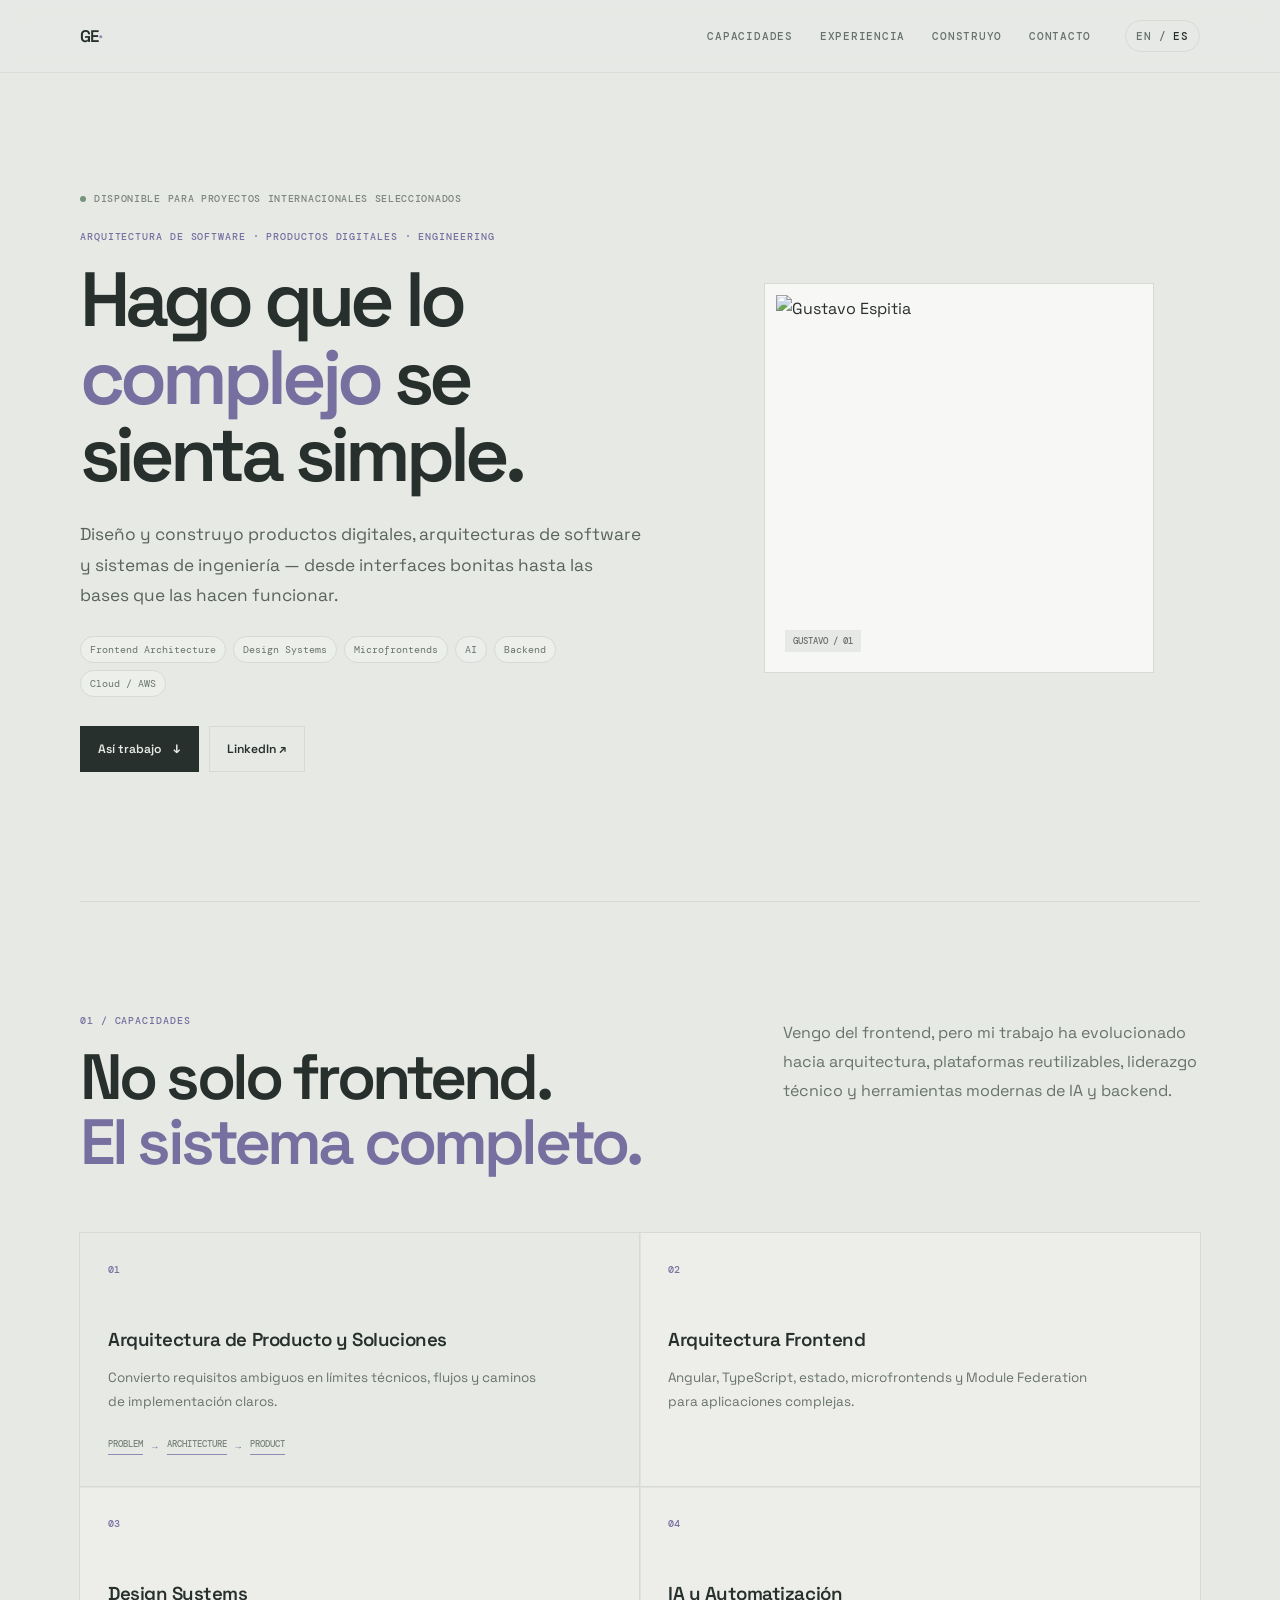
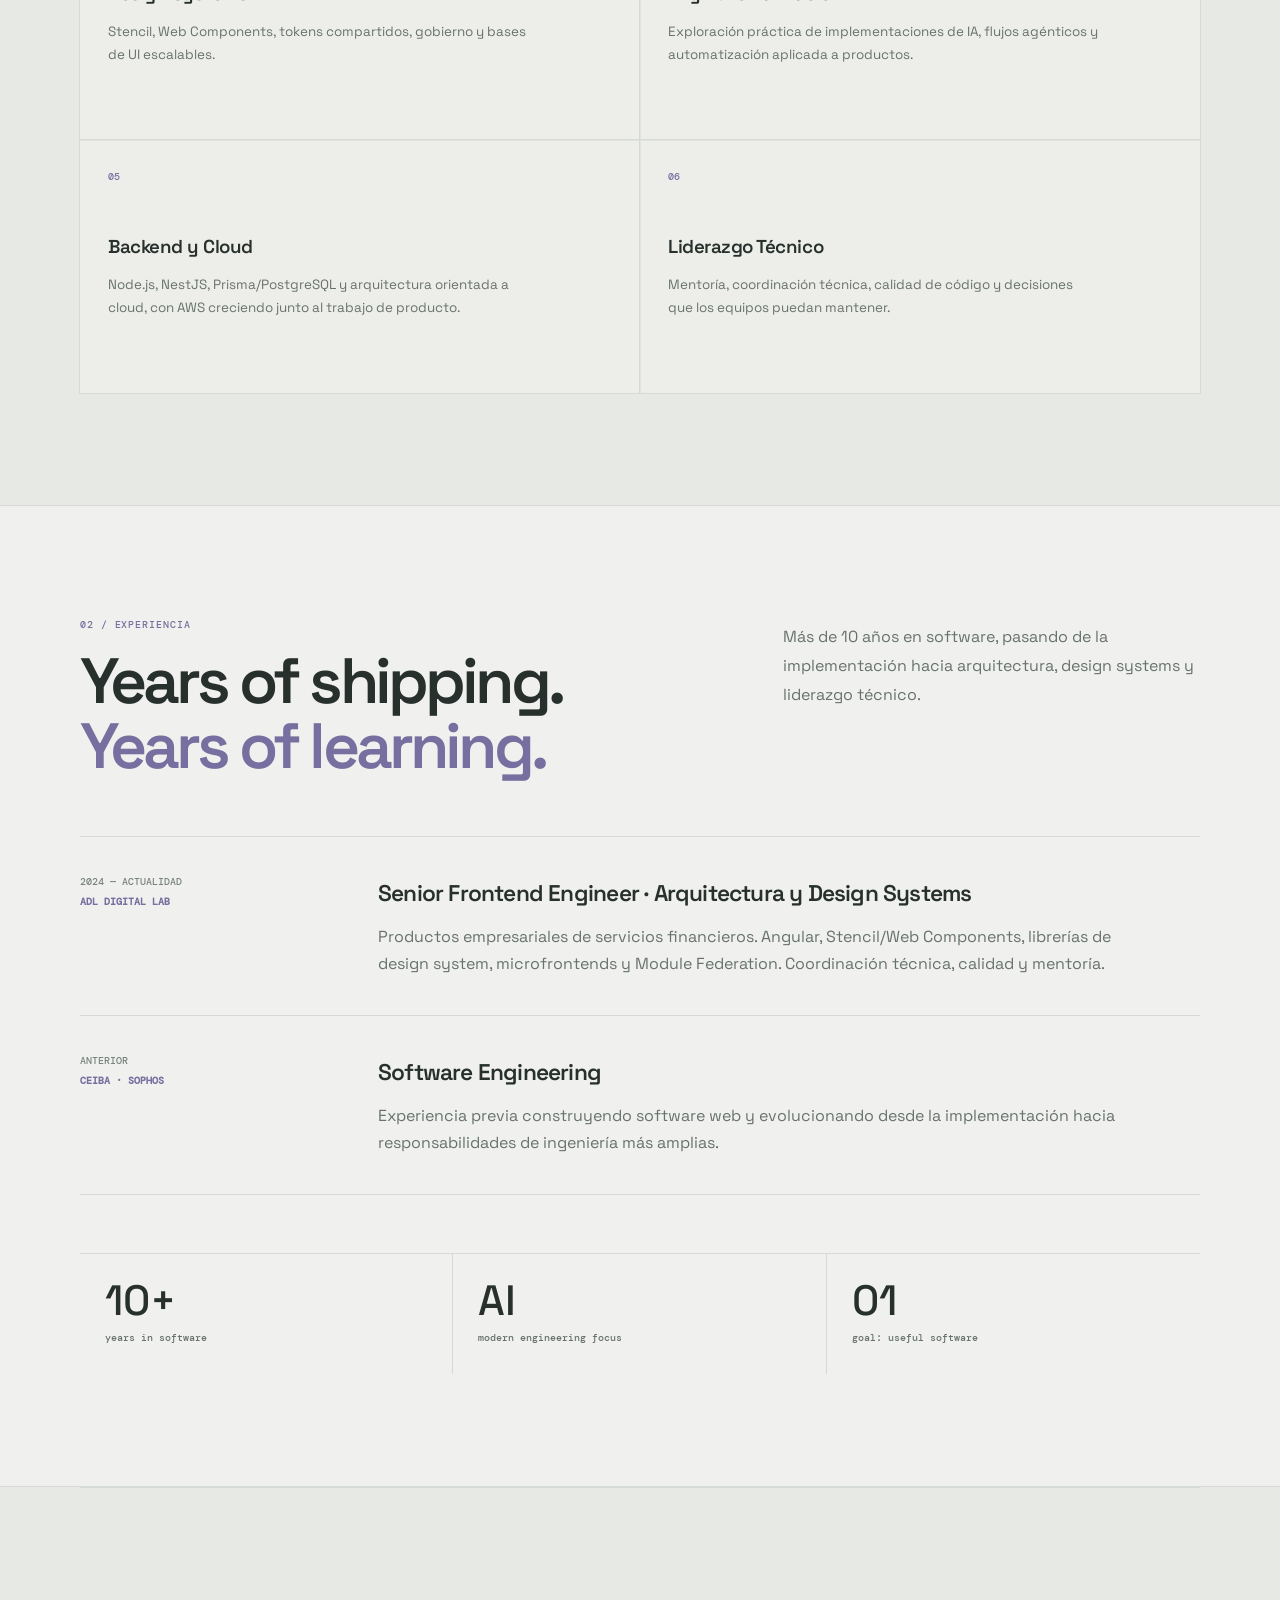
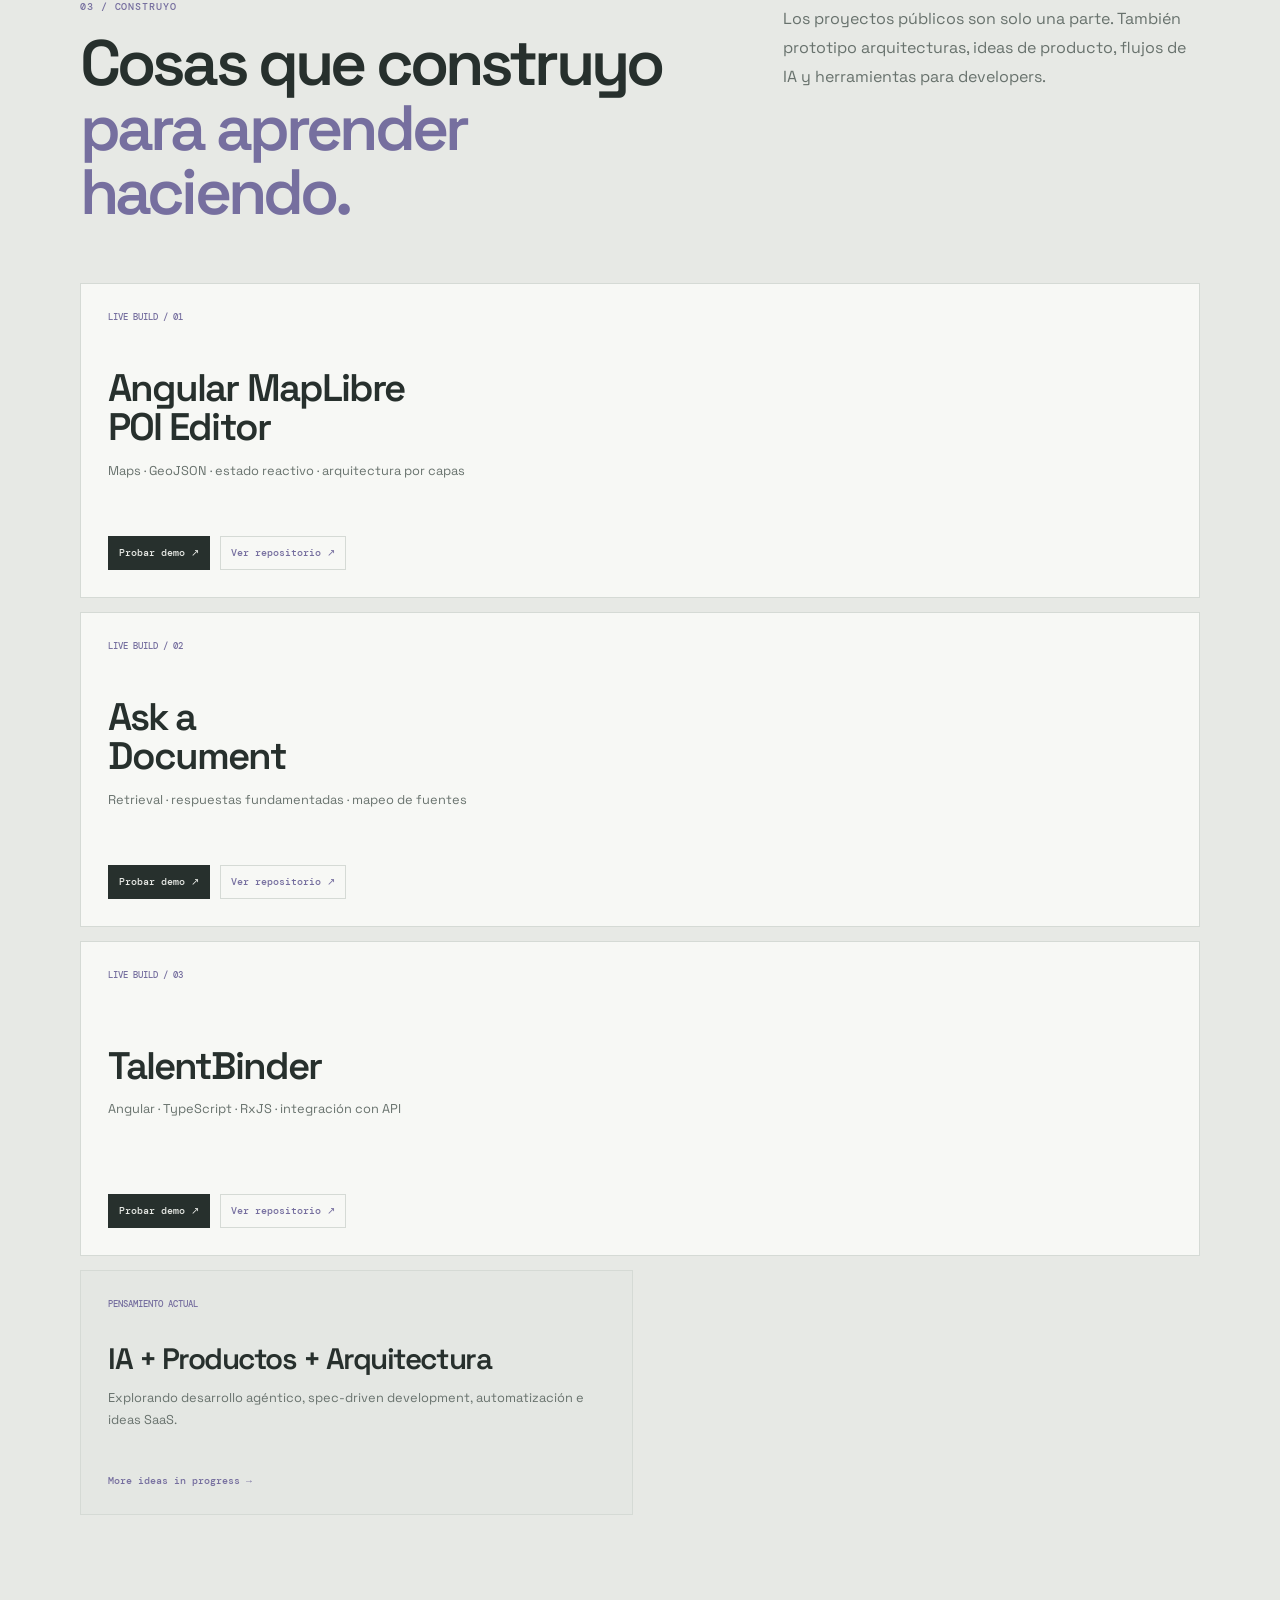
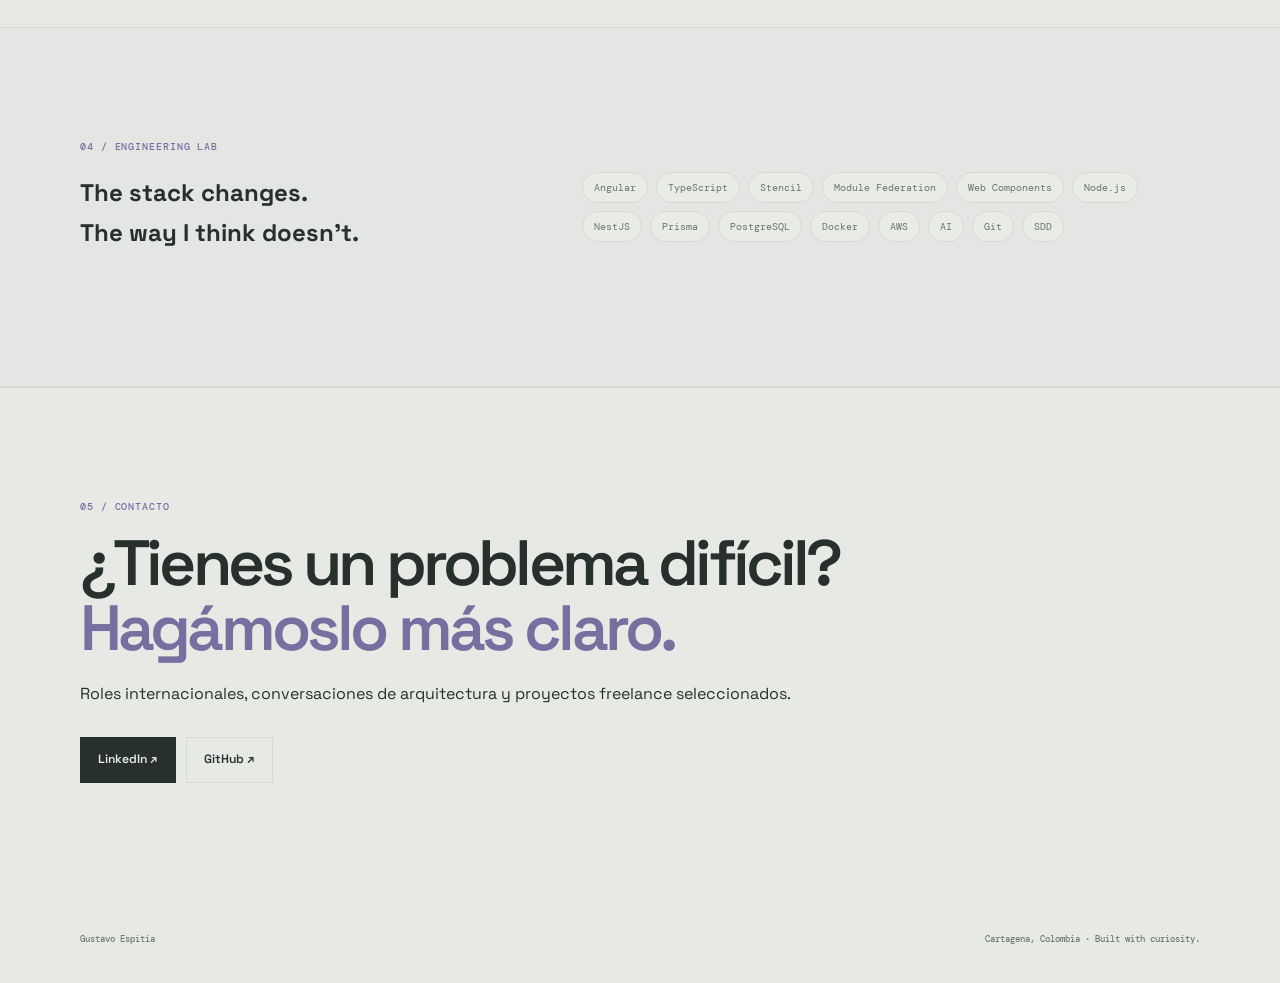
==== commit 8259531a: "feat: add demo and repository actions in Spanish" ====
--- a/es/index.html
+++ b/es/index.html
@@ -3,6 +3,6 @@
 <section class="marquee"><div>PRODUCT THINKING <b>✦</b> SOFTWARE ARCHITECTURE <b>✦</b> DESIGN SYSTEMS <b>✦</b> AI <b>✦</b> BACKEND <b>✦</b> CLOUD <b>✦</b> PRODUCT THINKING <b>✦</b> SOFTWARE ARCHITECTURE <b>✦</b></div></section>
 <section class="section container" id="capabilities"><div class="section-intro"><div><p class="kicker">01 / CAPACIDADES</p><h2>No solo frontend.<br><span>El sistema completo.</span></h2></div><p>Vengo del frontend, pero mi trabajo ha evolucionado hacia arquitectura, plataformas reutilizables, liderazgo técnico y herramientas modernas de IA y backend.</p></div><div class="cap-grid"><article class="cap cap-main"><div class="cap-num">01</div><h3>Arquitectura de Producto y Soluciones</h3><p>Convierto requisitos ambiguos en límites técnicos, flujos y caminos de implementación claros.</p><div class="diagram"><span>PROBLEM</span><i>→</i><span>ARCHITECTURE</span><i>→</i><span>PRODUCT</span></div></article><article class="cap"><div class="cap-num">02</div><h3>Arquitectura Frontend</h3><p>Angular, TypeScript, estado, microfrontends y Module Federation para aplicaciones complejas.</p></article><article class="cap"><div class="cap-num">03</div><h3>Design Systems</h3><p>Stencil, Web Components, tokens compartidos, gobierno y bases de UI escalables.</p></article><article class="cap"><div class="cap-num">04</div><h3>IA y Automatización</h3><p>Exploración práctica de implementaciones de IA, flujos agénticos y automatización aplicada a productos.</p></article><article class="cap"><div class="cap-num">05</div><h3>Backend y Cloud</h3><p>Node.js, NestJS, Prisma/PostgreSQL y arquitectura orientada a cloud, con AWS creciendo junto al trabajo de producto.</p></article><article class="cap"><div class="cap-num">06</div><h3>Liderazgo Técnico</h3><p>Mentoría, coordinación técnica, calidad de código y decisiones que los equipos puedan mantener.</p></article></div></section>
 <section class="section dark" id="experience"><div class="container"><div class="section-intro"><div><p class="kicker">02 / EXPERIENCIA</p><h2>Years of shipping.<br><span>Years of learning.</span></h2></div><p>Más de 10 años en software, pasando de la implementación hacia arquitectura, design systems y liderazgo técnico.</p></div><div class="experience-list"><article><div class="exp-meta"><span>2024 — ACTUALIDAD</span><b>ADL DIGITAL LAB</b></div><div><h3>Senior Frontend Engineer · Arquitectura y Design Systems</h3><p>Productos empresariales de servicios financieros. Angular, Stencil/Web Components, librerías de design system, microfrontends y Module Federation. Coordinación técnica, calidad y mentoría.</p></div></article><article><div class="exp-meta"><span>ANTERIOR</span><b>CEIBA · SOPHOS</b></div><div><h3>Software Engineering</h3><p>Experiencia previa construyendo software web y evolucionando desde la implementación hacia responsabilidades de ingeniería más amplias.</p></div></article></div><div class="proof-strip"><div><strong>10+</strong><span>years in software</span></div><div><strong>AI</strong><span>modern engineering focus</span></div><div><strong>01</strong><span>goal: useful software</span></div></div></div></section>
-<section class="section container" id="builds"><div class="section-intro"><div><p class="kicker">03 / CONSTRUYO</p><h2>Cosas que construyo<br><span>para aprender haciendo.</span></h2></div><p>Los proyectos públicos son solo una parte. También prototipo arquitecturas, ideas de producto, flujos de IA y herramientas para developers.</p></div><div class="build-grid"><a class="build featured" href="https://github.com/gespitia/angular-maplibre-poi-editor" target="_blank" rel="noopener"><span>PUBLIC BUILD / 01</span><h3>Angular MapLibre<br>POI Editor</h3><p>Maps · GeoJSON · reactive state · layered architecture</p><b>View repository ↗</b></a><a class="build" href="https://github.com/gespitia/talent-binder" target="_blank" rel="noopener"><span>PUBLIC BUILD / 02</span><h3>TalentBinder</h3><p>Angular · TypeScript · RxJS · API integration</p><b>View repository ↗</b></a><div class="build idea"><span>PENSAMIENTO ACTUAL</span><h3>IA + Productos + Arquitectura</h3><p>Explorando desarrollo agéntico, spec-driven development, automatización e ideas SaaS.</p><b>More ideas in progress →</b></div></div></section>
+<section class="section container" id="builds"><div class="section-intro"><div><p class="kicker">03 / CONSTRUYO</p><h2>Cosas que construyo<br><span>para aprender haciendo.</span></h2></div><p>Los proyectos públicos son solo una parte. También prototipo arquitecturas, ideas de producto, flujos de IA y herramientas para developers.</p></div><div class="build-grid"><article class="build featured"><span>LIVE BUILD / 01</span><h3>Angular MapLibre<br>POI Editor</h3><p>Maps · GeoJSON · estado reactivo · arquitectura por capas</p><div class="build-actions"><a href="../demos/poi-editor/" target="_blank" rel="noopener">Probar demo ↗</a><a href="https://github.com/gespitia/angular-maplibre-poi-editor" target="_blank" rel="noopener">Ver repositorio ↗</a></div></article><article class="build featured"><span>LIVE BUILD / 02</span><h3>Ask a<br>Document</h3><p>Retrieval · respuestas fundamentadas · mapeo de fuentes</p><div class="build-actions"><a href="../ask-document.html" target="_blank" rel="noopener">Probar demo ↗</a><a href="https://github.com/gespitia/gespitia.github.io/blob/main/ask-document.html" target="_blank" rel="noopener">Ver repositorio ↗</a></div></article><article class="build featured"><span>LIVE BUILD / 03</span><h3>TalentBinder</h3><p>Angular · TypeScript · RxJS · integración con API</p><div class="build-actions"><a href="../talent-binder.html" target="_blank" rel="noopener">Probar demo ↗</a><a href="https://github.com/gespitia/talent-binder" target="_blank" rel="noopener">Ver repositorio ↗</a></div></article><div class="build idea"><span>PENSAMIENTO ACTUAL</span><h3>IA + Productos + Arquitectura</h3><p>Explorando desarrollo agéntico, spec-driven development, automatización e ideas SaaS.</p><b>More ideas in progress →</b></div></div></section>
 <section class="section lab"><div class="container lab-inner"><div><p class="kicker">04 / ENGINEERING LAB</p><h2>The stack changes.<br><span>The way I think doesn't.</span></h2></div><div class="stack"><span>Angular</span><span>TypeScript</span><span>Stencil</span><span>Module Federation</span><span>Web Components</span><span>Node.js</span><span>NestJS</span><span>Prisma</span><span>PostgreSQL</span><span>Docker</span><span>AWS</span><span>AI</span><span>Git</span><span>SDD</span></div></div></section>
 <section class="section contact" id="contact"><div class="container"><p class="kicker">05 / CONTACTO</p><h2>¿Tienes un problema difícil?<br><span>Hagámoslo más claro.</span></h2><p>Roles internacionales, conversaciones de arquitectura y proyectos freelance seleccionados.</p><div class="contact-actions"><a class="button primary" href="https://www.linkedin.com/in/gustavoeespitiamel%C3%A9ndez/" target="_blank" rel="noopener">LinkedIn ↗</a><a class="button ghost" href="https://github.com/gespitia" target="_blank" rel="noopener">GitHub ↗</a></div></div></section></main><footer class="container footer"><span>Gustavo Espitia</span><span>Cartagena, Colombia · Built with curiosity.</span></footer><script src="../script.js"></script></body></html>
--- a/styles.css
+++ b/styles.css
@@ -1,35 +1,361 @@
-:root {
-  --bg:#0b1020; --surface:#11182b; --surface-2:#151e34; --text:#f2f5fb;
-  --muted:#aab4c8; --line:#26314a; --accent:#8b7cf6; --accent-2:#d9826b; --max:1120px;
+:root{
+  --bg:#e7e9e5;
+  --paper:#f0f1ee;
+  --ink:#27302d;
+  --muted:#68726d;
+  --soft:#7d8580;
+  --line:#d5dad5;
+  --panel:#f7f8f5;
+  --accent:#766f9f;
+  --accent-soft:#918ab5;
+  --max:1120px
 }
 *{box-sizing:border-box}
 html{scroll-behavior:smooth}
-body{margin:0;background:var(--bg);color:var(--text);font-family:Inter,system-ui,-apple-system,BlinkMacSystemFont,"Segoe UI",sans-serif;line-height:1.6}
+body{
+  margin:0;
+  background:var(--bg);
+  color:var(--ink);
+  font-family:"Space Grotesk",system-ui,sans-serif;
+  line-height:1.7;
+  overflow-x:hidden;
+  -webkit-font-smoothing:antialiased;
+}
+.noise,.marquee,.orbit,.floating-card{display:none}
 a{color:inherit;text-decoration:none}
-.container{width:min(calc(100% - 40px),var(--max));margin:0 auto}
-.site-header{position:sticky;top:0;z-index:20;border-bottom:1px solid rgba(38,49,74,.65);background:rgba(11,16,32,.9);backdrop-filter:blur(14px)}
-.nav{height:72px;display:flex;align-items:center;gap:28px}
-.brand{font-weight:800;font-size:1.25rem;letter-spacing:-.04em;margin-right:auto}.brand span{color:var(--accent-2)}
-nav{display:flex;gap:28px}nav a{color:var(--muted);font-size:.9rem}nav a:hover,.project-top a:hover,.github-more a:hover,.contact-links a:hover{color:var(--text)}
-.language-switch{display:flex;gap:7px;align-items:center;font-size:.75rem;font-weight:800;letter-spacing:.08em}.language-switch a{color:var(--muted)}.language-switch a.active{color:var(--text)}.language-switch span{color:#59657c}
-.hero{min-height:calc(100vh - 72px);display:grid;grid-template-columns:1.35fr .65fr;gap:80px;align-items:center;padding-top:70px;padding-bottom:100px}
-.eyebrow{margin:0 0 18px;color:var(--accent);font-size:.73rem;font-weight:800;letter-spacing:.16em}
-h1,h2,h3,p{margin-top:0}
-h1{max-width:850px;margin-bottom:26px;font-size:clamp(3rem,6.2vw,5.8rem);line-height:.98;letter-spacing:-.065em}h1 span{color:#9e93ff}
-.lead{max-width:720px;color:var(--muted);font-size:1.18rem;line-height:1.75}
-.actions{display:flex;flex-wrap:wrap;gap:12px;margin-top:34px}.button{display:inline-flex;align-items:center;justify-content:center;min-height:48px;padding:0 20px;border:1px solid var(--line);border-radius:10px;font-weight:700;font-size:.9rem}.button.primary{background:var(--text);color:var(--bg);border-color:var(--text)}.button.secondary:hover{border-color:#65708a}
-.hero-profile{justify-self:end;width:min(100%,360px);padding:18px;background:linear-gradient(145deg,var(--surface),#0e1527);border:1px solid var(--line);border-radius:20px;box-shadow:0 24px 80px rgba(0,0,0,.25)}
-.profile-image-wrap{aspect-ratio:1;overflow:hidden;border-radius:14px;background:#151e34}.profile-image-wrap img{display:block;width:100%;height:100%;object-fit:cover}
-.profile-caption{padding:18px 8px 5px;display:flex;flex-direction:column;gap:4px}.profile-caption strong{font-size:1rem}.profile-caption span{color:var(--muted);font-size:.78rem}
-.section{padding:110px 0}.section.alt{background:#0e1425;border-top:1px solid rgba(38,49,74,.6);border-bottom:1px solid rgba(38,49,74,.6)}
-.section-heading{max-width:760px;margin-bottom:48px}.section-heading h2,.contact h2{margin-bottom:16px;font-size:clamp(2rem,4vw,3.25rem);line-height:1.05;letter-spacing:-.05em}.section-heading>p:last-child,.contact p{color:var(--muted)}
-.projects{display:grid;gap:18px}.project{display:grid;grid-template-columns:80px 1fr;gap:28px;padding:34px;background:var(--surface);border:1px solid var(--line);border-radius:16px}.project.featured{background:linear-gradient(135deg,#141c31,#10172a)}
-.project-number{color:#5f6a82;font-weight:800;font-size:.8rem;padding-top:4px}.project-top{display:flex;align-items:center;justify-content:space-between;gap:20px;margin-bottom:18px}.tag{color:var(--accent);font-size:.72rem;font-weight:700;letter-spacing:.04em}.project-top a{color:var(--muted);font-size:.8rem}.project h3{margin-bottom:12px;font-size:1.45rem}.project p{max-width:780px;color:var(--muted)}.project ul,.timeline-item ul{margin:22px 0 0;padding-left:18px;color:#c1c9d8}.project li+li,.timeline-item li+li{margin-top:7px}
-.github-more{display:flex;justify-content:space-between;gap:20px;align-items:center;margin-top:18px;padding:20px 4px;color:var(--muted);font-size:.85rem}.github-more a{color:var(--accent);font-weight:700}
-.expertise-grid{display:grid;grid-template-columns:repeat(4,1fr);gap:1px;background:var(--line);border:1px solid var(--line)}.expertise-grid article{min-height:245px;padding:30px;background:var(--bg)}.icon{color:var(--accent);font-size:.72rem;font-weight:800}.expertise-grid h3{margin:35px 0 12px;font-size:1.05rem}.expertise-grid p{margin:0;color:var(--muted);font-size:.86rem}
-.tech-cloud{display:flex;flex-wrap:wrap;gap:9px;margin-top:28px}.tech-cloud span{padding:7px 11px;border:1px solid var(--line);border-radius:999px;color:#c6cede;font-size:.76rem;background:rgba(17,24,43,.7)}
-.timeline{border-top:1px solid var(--line)}.timeline-item{display:grid;grid-template-columns:180px 1fr;gap:40px;padding:30px 0;border-bottom:1px solid var(--line)}.timeline-date{color:#727e96;font-size:.78rem;padding-top:4px}.timeline-item h3{margin-bottom:8px;font-size:1.1rem}.timeline-item p{max-width:760px;margin:0;color:var(--muted)}
-.contact{background:radial-gradient(circle at 80% 30%,rgba(139,124,246,.12),transparent 36%),#10172a}.contact-inner{display:flex;justify-content:space-between;align-items:end;gap:50px}.contact h2{max-width:700px}.contact p{max-width:650px}.contact-links{display:flex;gap:22px;white-space:nowrap}.contact-links a{color:var(--accent);font-weight:700;font-size:.88rem}
-.footer{min-height:90px;display:flex;justify-content:space-between;align-items:center;color:#65718a;font-size:.75rem}
-@media(max-width:850px){nav{display:none}.hero{grid-template-columns:1fr;gap:45px;min-height:auto;padding-top:80px}.hero-profile{justify-self:start;max-width:560px}.expertise-grid{grid-template-columns:repeat(2,1fr)}.contact-inner{align-items:start;flex-direction:column}}
-@media(max-width:600px){.container{width:min(calc(100% - 28px),var(--max))}.nav{gap:12px}.hero{padding-top:60px;padding-bottom:70px}h1{font-size:3rem}.section{padding:75px 0}.project{grid-template-columns:1fr;gap:10px;padding:25px}.project-number{display:none}.project-top{align-items:start;flex-direction:column;gap:8px}.expertise-grid{grid-template-columns:1fr}.timeline-item{grid-template-columns:1fr;gap:8px}.github-more,.footer{align-items:start;flex-direction:column}.contact-links{flex-direction:column;gap:10px}}
+.container{width:min(calc(100% - 56px),var(--max));margin:auto}
+
+.site-header{
+  position:sticky;top:0;z-index:40;
+  background:rgba(231,233,229,.92);
+  border-bottom:1px solid rgba(213,218,213,.72);
+  backdrop-filter:blur(8px);
+}
+.nav{height:72px;display:flex;align-items:center;gap:34px}
+.brand{font-size:1.05rem;font-weight:600;letter-spacing:-.04em;margin-right:auto}
+.brand span{color:var(--accent-soft)}
+nav{display:flex;gap:27px}
+nav a,.language-switch{
+  font:500 .68rem "DM Mono",monospace;
+  text-transform:uppercase;
+  letter-spacing:.07em;
+  color:var(--muted);
+}
+nav a:hover,.language-switch a:hover{color:var(--ink)}
+.language-switch{
+  display:flex;gap:7px;
+  padding:8px 10px;
+  border:1px solid var(--line);
+  border-radius:999px;
+}
+.language-switch .active{color:var(--ink)}
+
+.hero{
+  min-height:calc(100vh - 72px);
+  padding:86px 0 105px;
+  display:grid;
+  grid-template-columns:1.08fr .92fr;
+  gap:72px;
+  align-items:center;
+}
+.status{
+  display:inline-flex;align-items:center;gap:8px;
+  margin-bottom:25px;
+  font:500 .61rem "DM Mono",monospace;
+  letter-spacing:.07em;
+  color:var(--soft);
+}
+.status i{
+  width:6px;height:6px;border-radius:50%;
+  background:#77947f;
+}
+.kicker{
+  margin:0 0 18px;
+  font:500 .63rem "DM Mono",monospace;
+  text-transform:uppercase;
+  letter-spacing:.09em;
+  color:var(--accent);
+}
+.hero h1{
+  max-width:760px;
+  font-size:clamp(3.1rem,6vw,5.25rem);
+  line-height:1.01;
+  letter-spacing:-.065em;
+  font-weight:600;
+  margin:0 0 25px;
+}
+.hero h1 em,.section-intro h2 span,.contact h2 span{
+  font-style:normal;color:var(--accent);
+}
+.hero-lead{
+  max-width:620px;
+  margin:0;
+  font-size:1.08rem;
+  line-height:1.78;
+  color:#59635e;
+}
+.hero-tags{
+  display:flex;flex-wrap:wrap;gap:7px;
+  margin:25px 0 0;
+}
+.hero-tags span,.stack span{
+  border:1px solid var(--line);
+  padding:6px 9px;
+  border-radius:999px;
+  font:400 .62rem "DM Mono",monospace;
+  color:#69736e;
+  background:rgba(247,248,245,.35);
+}
+.actions,.contact-actions{
+  display:flex;gap:10px;flex-wrap:wrap;margin-top:29px;
+}
+.button{
+  min-height:46px;padding:0 17px;
+  border:1px solid var(--line);
+  display:inline-flex;align-items:center;gap:12px;
+  font-size:.76rem;font-weight:600;
+  transition:border-color .2s ease,background .2s ease,color .2s ease;
+}
+.button.primary{background:var(--ink);color:var(--bg);border-color:var(--ink)}
+.button:hover{transform:none}
+.button.ghost:hover{border-color:var(--accent)}
+
+.hero-visual{
+  height:auto;
+  position:relative;
+  display:grid;
+  place-items:center;
+}
+.photo-frame{
+  width:min(100%,390px);
+  position:relative;
+  border:1px solid var(--line);
+  padding:11px;
+  background:var(--panel);
+  height:auto;
+  aspect-ratio:1;
+  filter:saturate(.68);
+}
+.photo-frame img{display:block;width:100%;height:100%;object-fit:cover}
+.photo-label{
+  position:absolute;bottom:20px;left:20px;
+  background:rgba(231,233,229,.92);
+  padding:5px 8px;
+  font:500 .57rem "DM Mono",monospace;
+  color:var(--muted);
+}
+
+.section{
+  padding:112px 0;
+  border-top:1px solid var(--line);
+}
+.section.dark{
+  background:var(--paper);
+  border-block:1px solid var(--line);
+}
+.section-intro{
+  display:grid;
+  grid-template-columns:1fr .68fr;
+  gap:90px;
+  align-items:start;
+  margin-bottom:58px;
+}
+.section-intro h2,.contact h2{
+  font-size:clamp(2.65rem,5vw,4.65rem);
+  line-height:1.01;
+  letter-spacing:-.06em;
+  font-weight:600;
+  margin:0;
+}
+.section-intro>p,.contact>p{
+  color:var(--muted);
+  max-width:470px;
+  margin:5px 0 0;
+  line-height:1.8;
+}
+
+.cap-grid{
+  display:grid;
+  grid-template-columns:repeat(2,1fr);
+  border-top:1px solid var(--line);
+}
+.cap{
+  min-height:255px;
+  padding:30px 28px 32px;
+  border:1px solid var(--line);
+  margin:-1px;
+  background:rgba(247,248,245,.3);
+}
+.cap-main{min-height:255px;background:transparent}
+.cap-num{font:500 .61rem "DM Mono",monospace;color:var(--accent)}
+.cap h3{
+  font-size:1.17rem;
+  font-weight:600;
+  letter-spacing:-.025em;
+  margin:48px 0 10px;
+}
+.cap p{
+  color:var(--muted);
+  font-size:.84rem;
+  max-width:430px;
+  margin:0;
+  line-height:1.75;
+}
+.diagram{
+  display:flex;align-items:center;gap:9px;
+  margin-top:25px;
+  font:500 .58rem "DM Mono",monospace;
+  color:#7b847f;
+}
+.diagram span{border-bottom:1px solid var(--accent-soft);padding-bottom:4px}
+.diagram i{color:var(--accent);font-style:normal}
+
+.experience-list{border-top:1px solid var(--line)}
+.experience-list article{
+  display:grid;
+  grid-template-columns:240px 1fr;
+  gap:58px;
+  padding:38px 0;
+  border-bottom:1px solid var(--line);
+}
+.exp-meta{
+  display:flex;flex-direction:column;gap:7px;
+  font:500 .62rem "DM Mono",monospace;
+  color:#79827d;
+}
+.exp-meta b{color:var(--accent)}
+.experience-list h3{
+  font-size:1.42rem;
+  font-weight:600;
+  margin:0 0 9px;
+  letter-spacing:-.035em;
+}
+.experience-list p{
+  color:var(--muted);
+  max-width:740px;
+  margin:0;
+}
+.proof-strip{
+  display:grid;
+  grid-template-columns:repeat(3,1fr);
+  border-top:1px solid var(--line);
+  margin-top:58px;
+}
+.proof-strip div{padding:25px;border-right:1px solid var(--line)}
+.proof-strip div:last-child{border:0}
+.proof-strip strong{
+  display:block;
+  font-size:2.65rem;
+  font-weight:500;
+  line-height:1;
+}
+.proof-strip span{
+  font:500 .6rem "DM Mono",monospace;
+  color:var(--muted);
+}
+
+.build-grid{
+  display:grid;
+  grid-template-columns:1fr 1fr;
+  gap:14px;
+}
+.build{
+  min-height:245px;
+  padding:27px;
+  border:1px solid var(--line);
+  display:flex;
+  flex-direction:column;
+  background:rgba(247,248,245,.45);
+  transition:background .2s ease,border-color .2s ease;
+}
+.build:hover{border-color:#b7beb9;background:var(--panel)}
+.build.featured{
+  grid-column:span 2;
+  min-height:315px;
+  background:var(--panel);
+}
+.build span{
+  font:500 .59rem "DM Mono",monospace;
+  color:var(--accent);
+}
+.build h3{
+  font-size:clamp(1.7rem,3vw,2.8rem);
+  line-height:1.03;
+  letter-spacing:-.05em;
+  font-weight:600;
+  margin:auto 0 13px;
+}
+.build:not(.featured) h3{font-size:1.85rem}
+.build p{color:var(--muted);font-size:.8rem;margin:0 0 9px}
+.build-actions{display:flex;gap:10px;flex-wrap:wrap;margin-top:auto}
+.build-actions a{
+  display:inline-flex;align-items:center;
+  min-height:34px;padding:0 10px;
+  border:1px solid var(--line);
+  font:500 .61rem "DM Mono",monospace;
+  color:var(--accent);
+  transition:background .2s ease,border-color .2s ease,color .2s ease;
+}
+.build-actions a:first-child{background:var(--ink);border-color:var(--ink);color:var(--bg)}
+.build-actions a:hover{border-color:var(--accent);background:var(--accent);color:#fff}
+.build b{
+  font:500 .61rem "DM Mono",monospace;
+  color:var(--accent);
+  margin-top:auto;
+}
+.build.idea{background:#e4e7e3}
+
+.lab{background:#e3e6e2;border-block:1px solid var(--line)}
+.lab-inner{
+  display:grid;
+  grid-template-columns:.8fr 1.2fr;
+  gap:90px;
+  align-items:center;
+}
+.stack{display:flex;flex-wrap:wrap;gap:8px}
+.stack span{padding:8px 11px;background:rgba(247,248,245,.28)}
+
+.contact{background:var(--bg)}
+.contact h2{margin-bottom:20px}
+.contact>p{margin-bottom:0}
+
+.footer{
+  min-height:88px;
+  display:flex;
+  justify-content:space-between;
+  align-items:center;
+  color:#727b76;
+  font:500 .59rem "DM Mono",monospace;
+}
+@media(prefers-reduced-motion:reduce){*,*:before,*:after{scroll-behavior:auto!important}}
+
+@media(max-width:900px){
+  nav{display:none}
+  .hero{grid-template-columns:1fr;padding-top:95px;min-height:auto}
+  .hero-visual{margin-top:20px}
+  .photo-frame{width:min(72vw,390px)}
+  .section-intro,.lab-inner{grid-template-columns:1fr;gap:25px}
+  .cap-grid{grid-template-columns:1fr 1fr}
+  .experience-list article{grid-template-columns:1fr;gap:15px}
+  .build-grid{grid-template-columns:1fr}
+  .build.featured{grid-column:auto;min-height:330px}
+}
+@media(max-width:600px){
+  .container{width:min(calc(100% - 30px),var(--max))}
+  .nav{height:64px}
+  .hero{padding:78px 0 90px}
+  .hero h1{font-size:3.25rem}
+  .hero-lead{font-size:1rem}
+  .hero-tags{gap:6px}
+  .photo-frame{width:78%}
+  .section{padding:88px 0}
+  .section-intro{margin-bottom:42px}
+  .cap-grid{grid-template-columns:1fr}
+  .cap{min-height:225px}
+  .cap h3{margin-top:35px}
+  .proof-strip{grid-template-columns:1fr}
+  .proof-strip div{border-right:0;border-bottom:1px solid var(--line)}
+  .proof-strip div:last-child{border-bottom:0}
+  .footer{flex-direction:column;align-items:flex-start;justify-content:center;gap:5px}
+  .section-intro h2,.contact h2{font-size:2.75rem}
+}
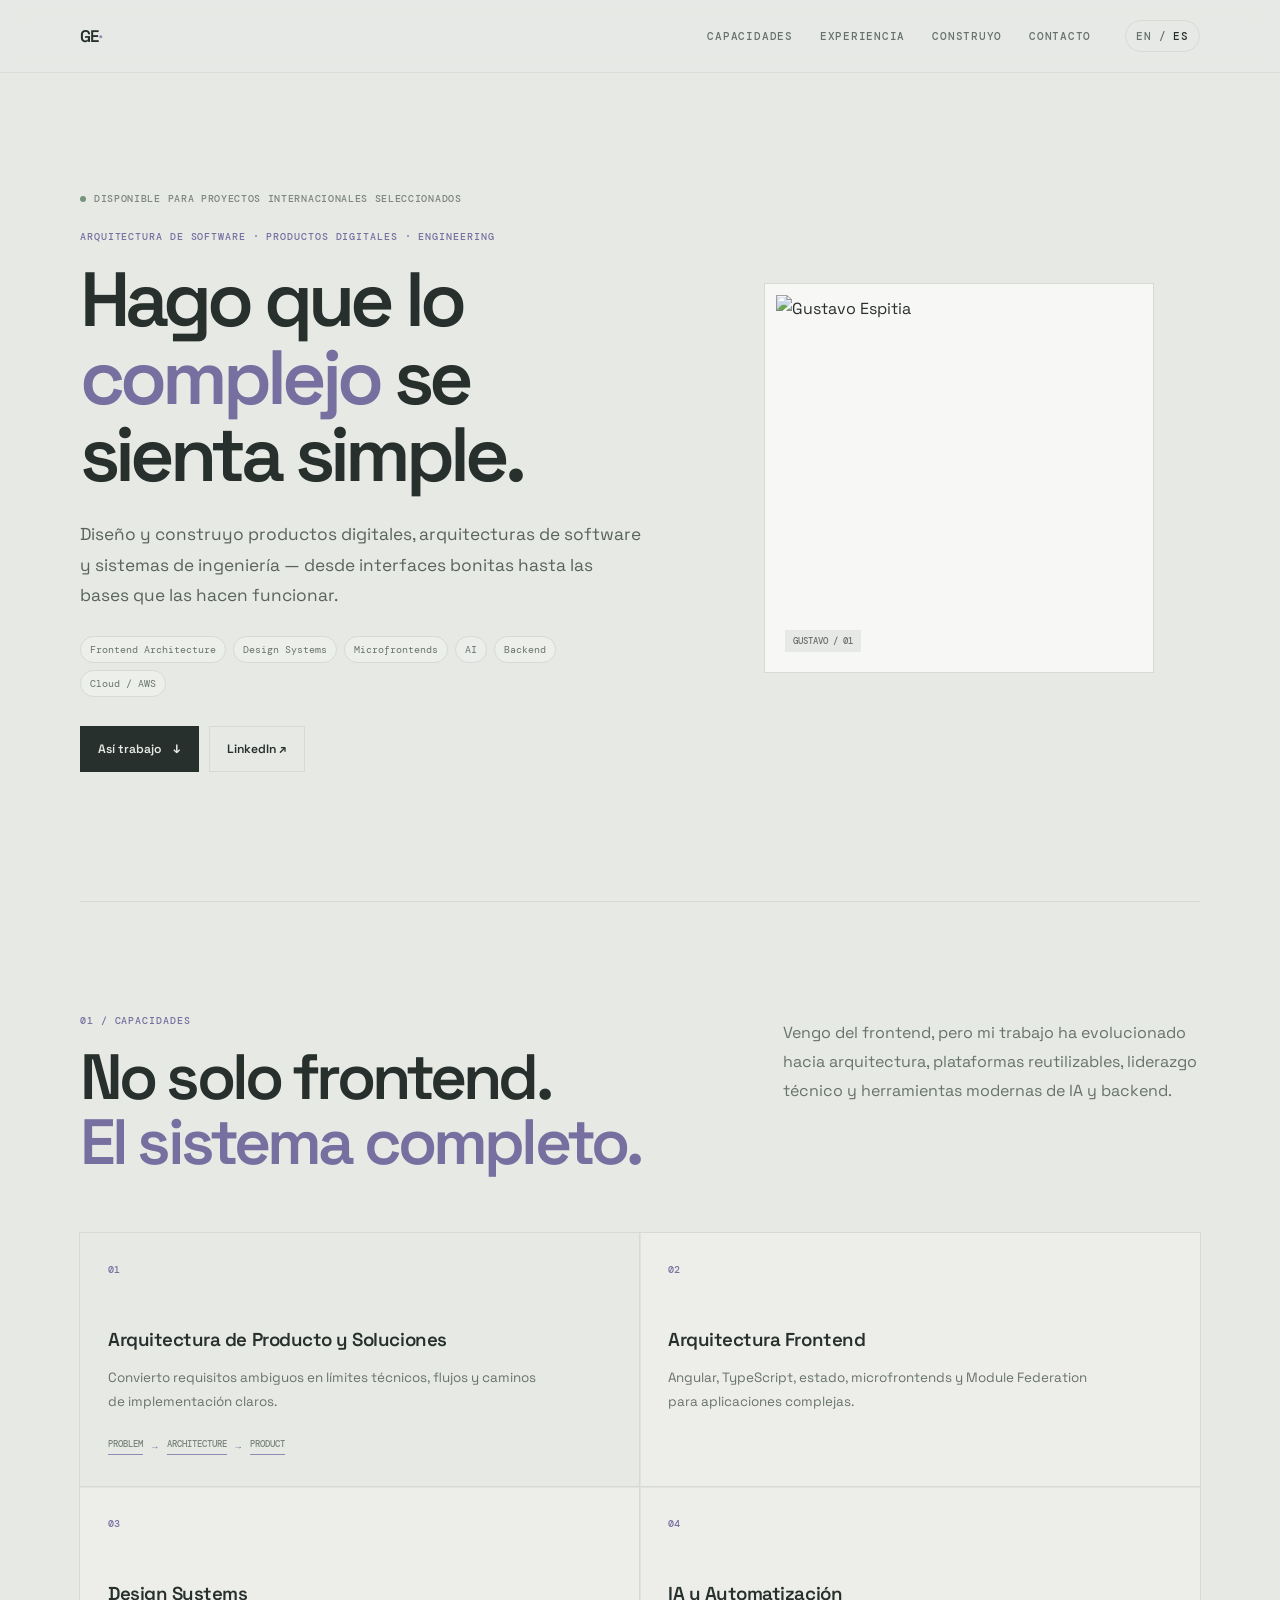
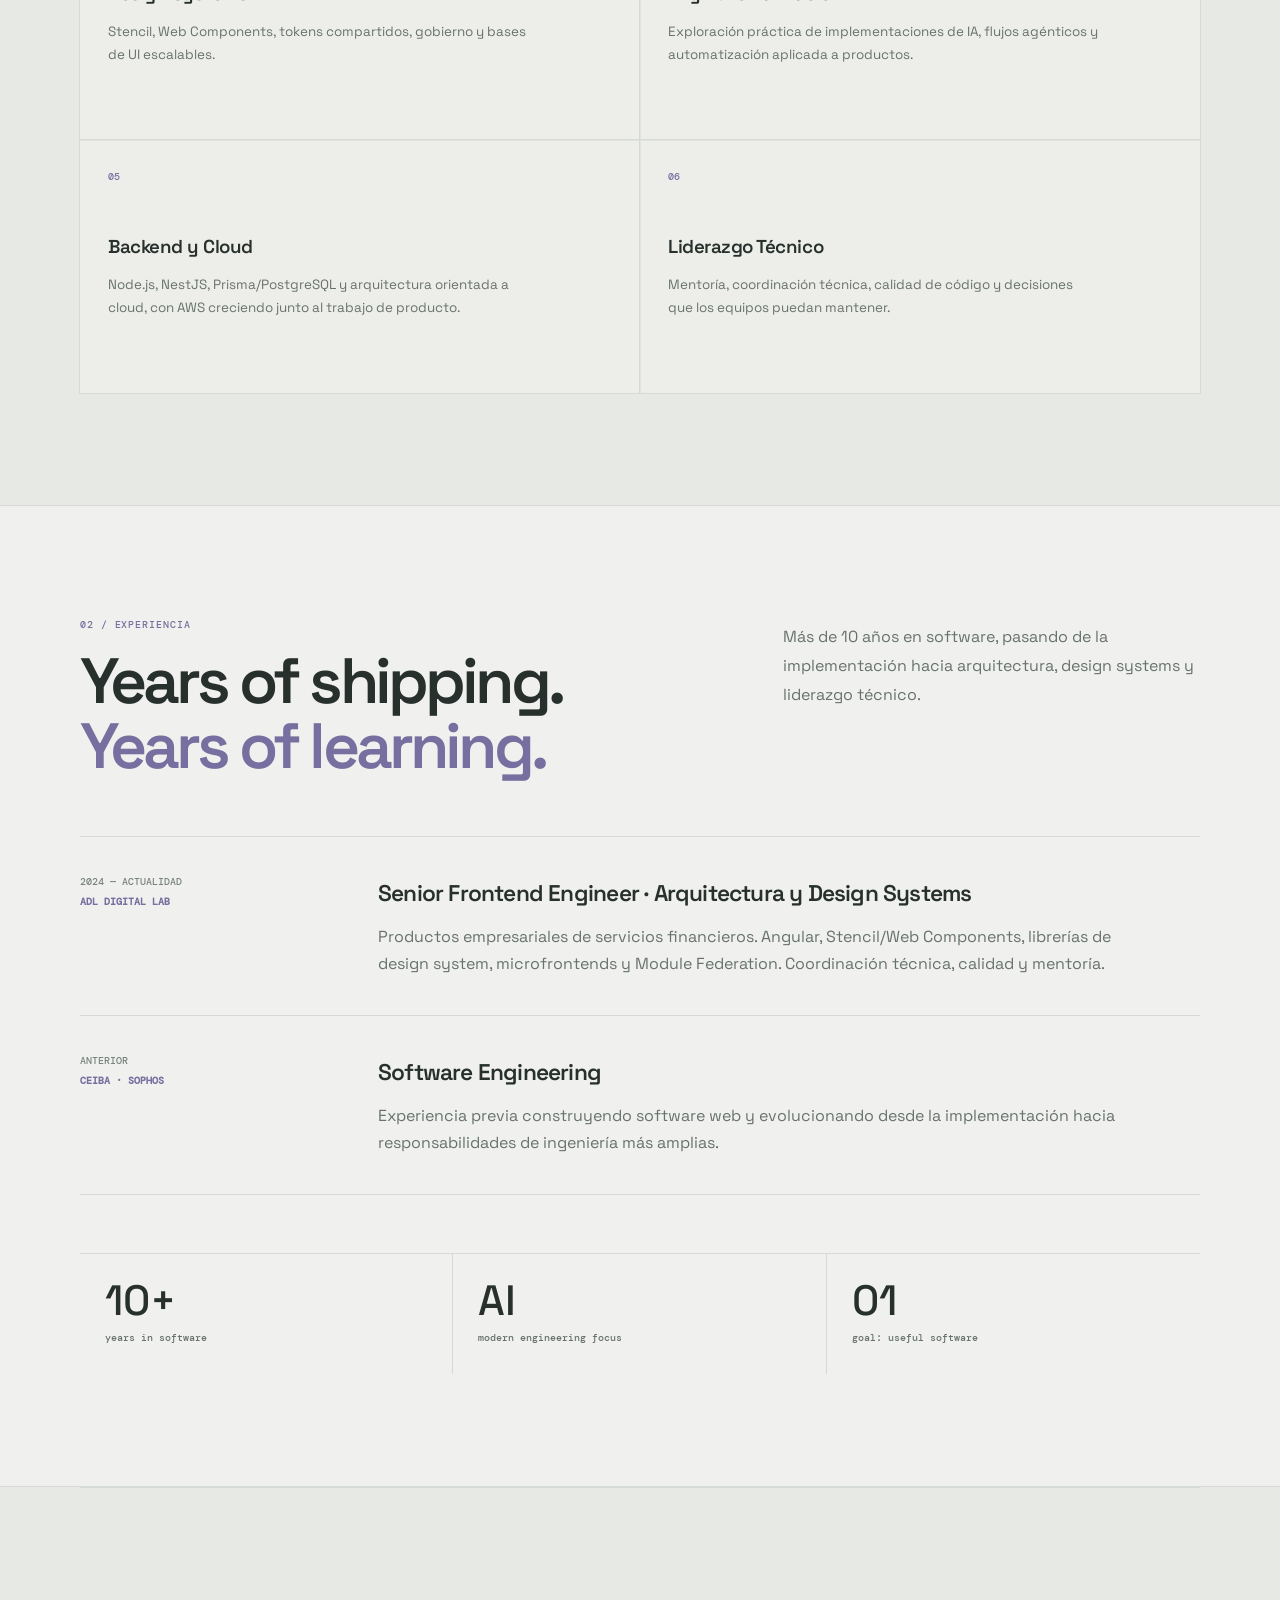
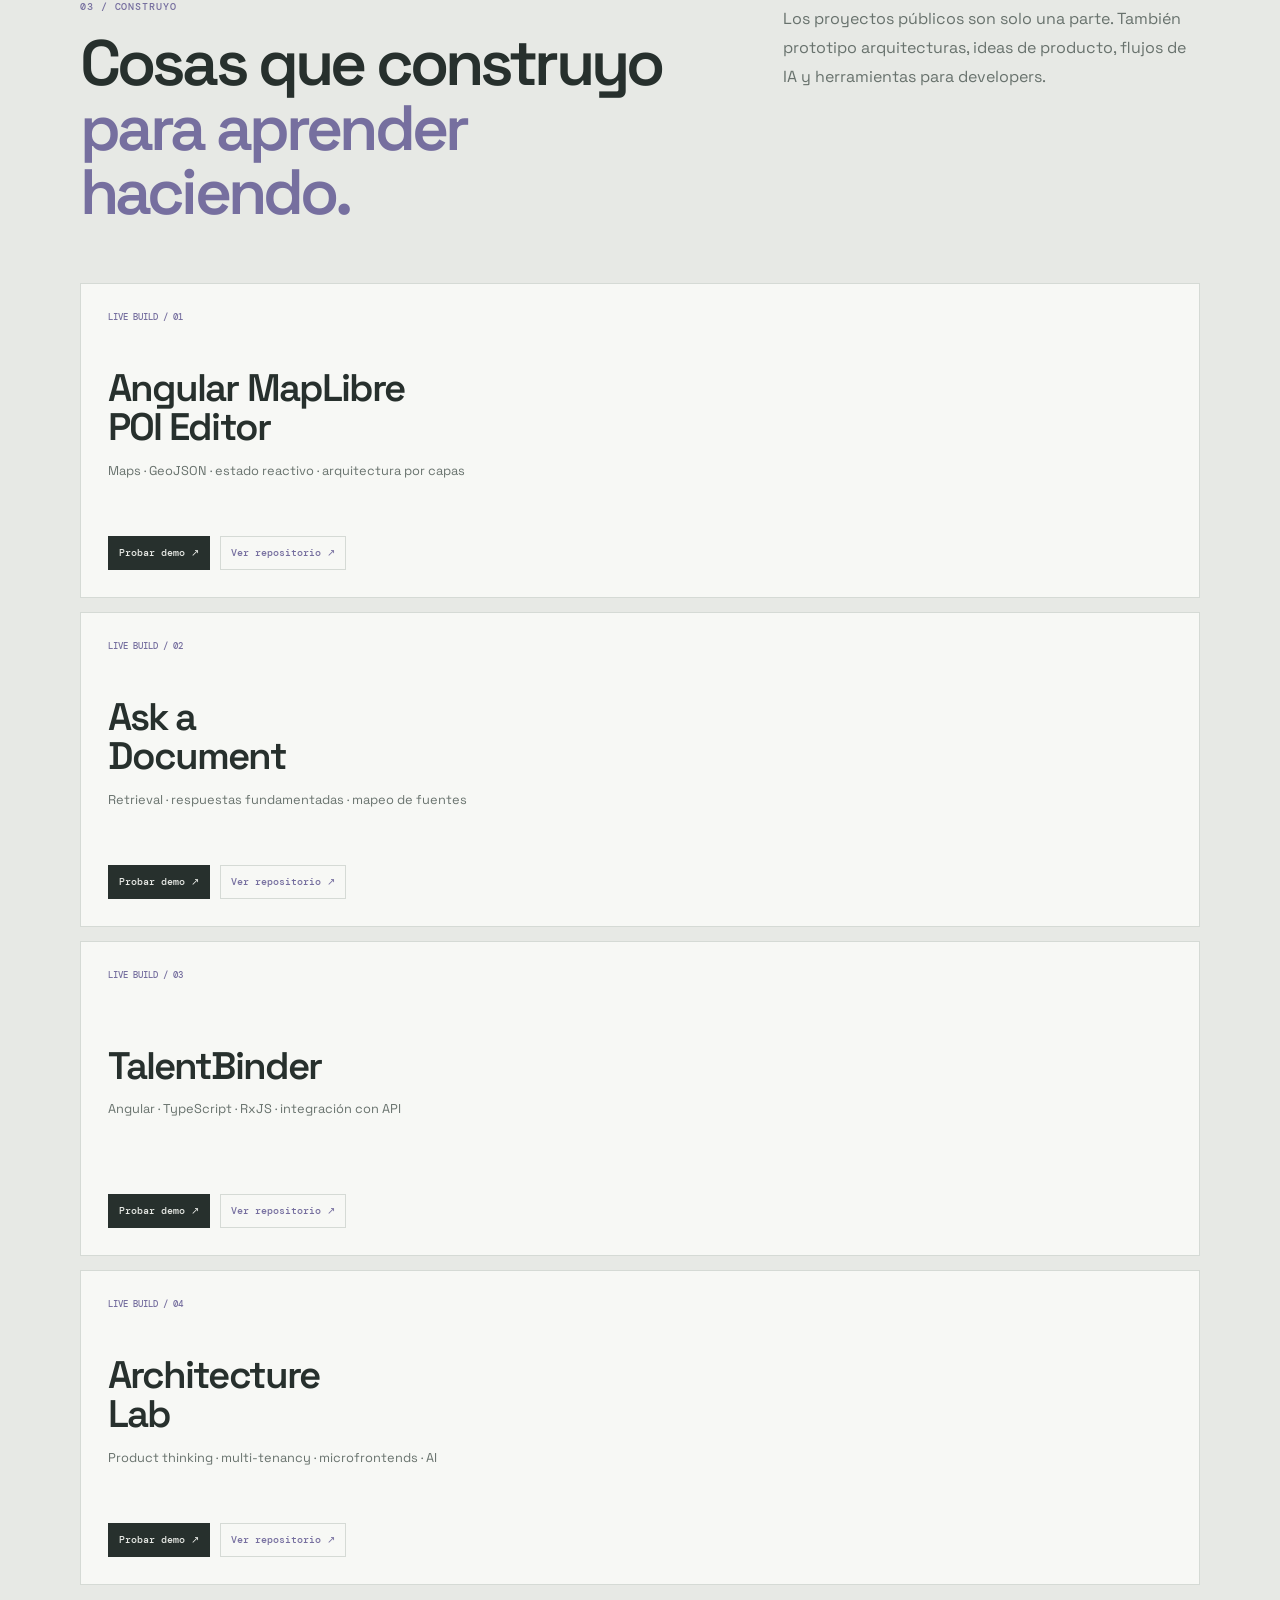
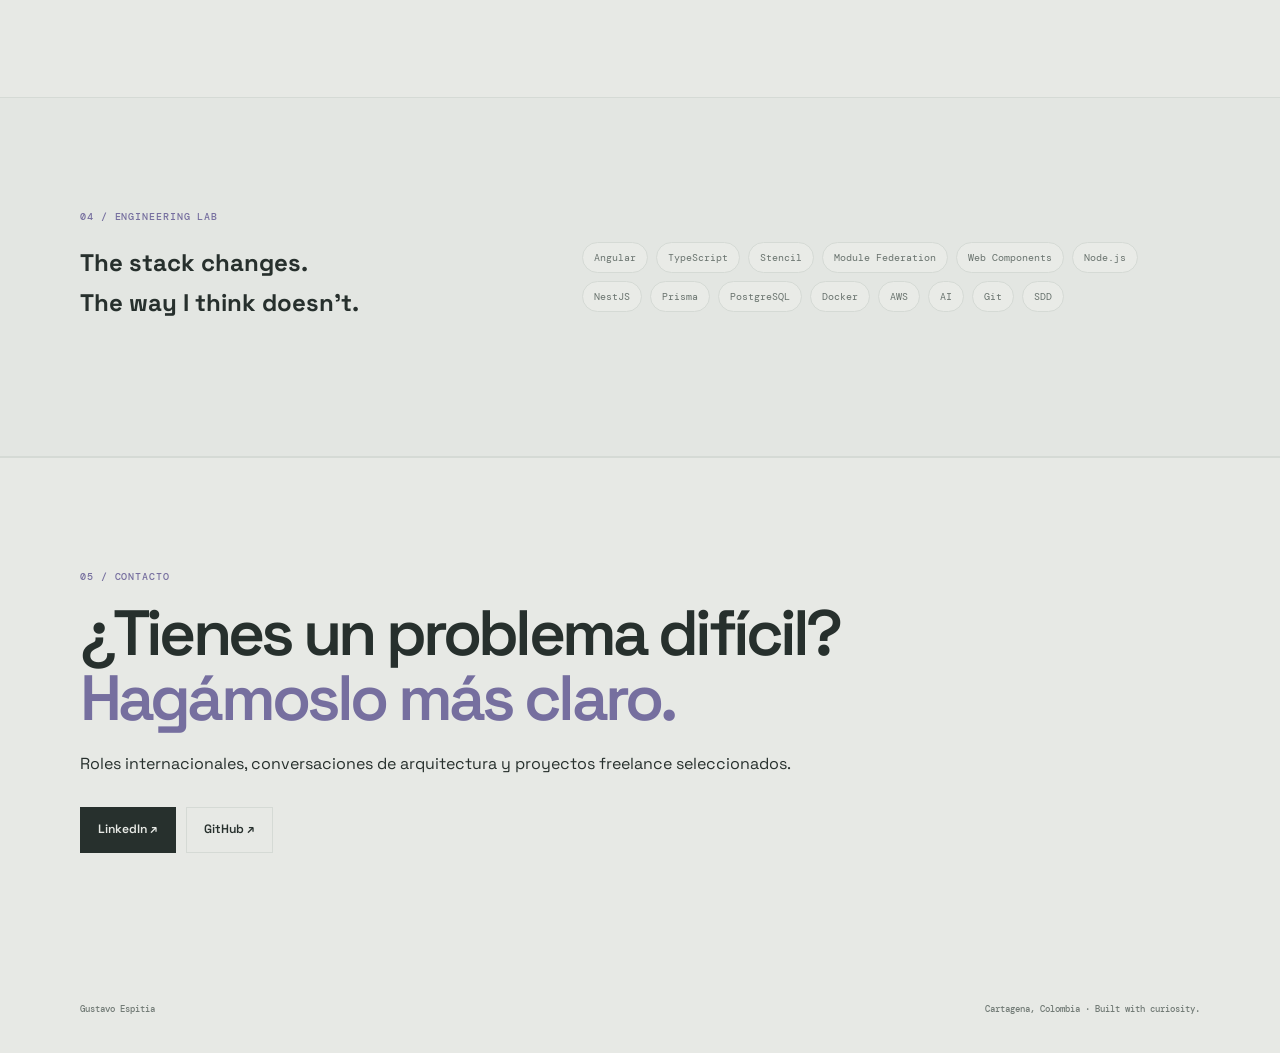
==== commit 37872ea7: "feat: add architecture lab to Spanish portfolio" ====
--- a/es/index.html
+++ b/es/index.html
@@ -3,6 +3,6 @@
 <section class="marquee"><div>PRODUCT THINKING <b>✦</b> SOFTWARE ARCHITECTURE <b>✦</b> DESIGN SYSTEMS <b>✦</b> AI <b>✦</b> BACKEND <b>✦</b> CLOUD <b>✦</b> PRODUCT THINKING <b>✦</b> SOFTWARE ARCHITECTURE <b>✦</b></div></section>
 <section class="section container" id="capabilities"><div class="section-intro"><div><p class="kicker">01 / CAPACIDADES</p><h2>No solo frontend.<br><span>El sistema completo.</span></h2></div><p>Vengo del frontend, pero mi trabajo ha evolucionado hacia arquitectura, plataformas reutilizables, liderazgo técnico y herramientas modernas de IA y backend.</p></div><div class="cap-grid"><article class="cap cap-main"><div class="cap-num">01</div><h3>Arquitectura de Producto y Soluciones</h3><p>Convierto requisitos ambiguos en límites técnicos, flujos y caminos de implementación claros.</p><div class="diagram"><span>PROBLEM</span><i>→</i><span>ARCHITECTURE</span><i>→</i><span>PRODUCT</span></div></article><article class="cap"><div class="cap-num">02</div><h3>Arquitectura Frontend</h3><p>Angular, TypeScript, estado, microfrontends y Module Federation para aplicaciones complejas.</p></article><article class="cap"><div class="cap-num">03</div><h3>Design Systems</h3><p>Stencil, Web Components, tokens compartidos, gobierno y bases de UI escalables.</p></article><article class="cap"><div class="cap-num">04</div><h3>IA y Automatización</h3><p>Exploración práctica de implementaciones de IA, flujos agénticos y automatización aplicada a productos.</p></article><article class="cap"><div class="cap-num">05</div><h3>Backend y Cloud</h3><p>Node.js, NestJS, Prisma/PostgreSQL y arquitectura orientada a cloud, con AWS creciendo junto al trabajo de producto.</p></article><article class="cap"><div class="cap-num">06</div><h3>Liderazgo Técnico</h3><p>Mentoría, coordinación técnica, calidad de código y decisiones que los equipos puedan mantener.</p></article></div></section>
 <section class="section dark" id="experience"><div class="container"><div class="section-intro"><div><p class="kicker">02 / EXPERIENCIA</p><h2>Years of shipping.<br><span>Years of learning.</span></h2></div><p>Más de 10 años en software, pasando de la implementación hacia arquitectura, design systems y liderazgo técnico.</p></div><div class="experience-list"><article><div class="exp-meta"><span>2024 — ACTUALIDAD</span><b>ADL DIGITAL LAB</b></div><div><h3>Senior Frontend Engineer · Arquitectura y Design Systems</h3><p>Productos empresariales de servicios financieros. Angular, Stencil/Web Components, librerías de design system, microfrontends y Module Federation. Coordinación técnica, calidad y mentoría.</p></div></article><article><div class="exp-meta"><span>ANTERIOR</span><b>CEIBA · SOPHOS</b></div><div><h3>Software Engineering</h3><p>Experiencia previa construyendo software web y evolucionando desde la implementación hacia responsabilidades de ingeniería más amplias.</p></div></article></div><div class="proof-strip"><div><strong>10+</strong><span>years in software</span></div><div><strong>AI</strong><span>modern engineering focus</span></div><div><strong>01</strong><span>goal: useful software</span></div></div></div></section>
-<section class="section container" id="builds"><div class="section-intro"><div><p class="kicker">03 / CONSTRUYO</p><h2>Cosas que construyo<br><span>para aprender haciendo.</span></h2></div><p>Los proyectos públicos son solo una parte. También prototipo arquitecturas, ideas de producto, flujos de IA y herramientas para developers.</p></div><div class="build-grid"><article class="build featured"><span>LIVE BUILD / 01</span><h3>Angular MapLibre<br>POI Editor</h3><p>Maps · GeoJSON · estado reactivo · arquitectura por capas</p><div class="build-actions"><a href="../demos/poi-editor/" target="_blank" rel="noopener">Probar demo ↗</a><a href="https://github.com/gespitia/angular-maplibre-poi-editor" target="_blank" rel="noopener">Ver repositorio ↗</a></div></article><article class="build featured"><span>LIVE BUILD / 02</span><h3>Ask a<br>Document</h3><p>Retrieval · respuestas fundamentadas · mapeo de fuentes</p><div class="build-actions"><a href="../ask-document.html" target="_blank" rel="noopener">Probar demo ↗</a><a href="https://github.com/gespitia/gespitia.github.io/blob/main/ask-document.html" target="_blank" rel="noopener">Ver repositorio ↗</a></div></article><article class="build featured"><span>LIVE BUILD / 03</span><h3>TalentBinder</h3><p>Angular · TypeScript · RxJS · integración con API</p><div class="build-actions"><a href="../talent-binder.html" target="_blank" rel="noopener">Probar demo ↗</a><a href="https://github.com/gespitia/talent-binder" target="_blank" rel="noopener">Ver repositorio ↗</a></div></article><div class="build idea"><span>PENSAMIENTO ACTUAL</span><h3>IA + Productos + Arquitectura</h3><p>Explorando desarrollo agéntico, spec-driven development, automatización e ideas SaaS.</p><b>More ideas in progress →</b></div></div></section>
+<section class="section container" id="builds"><div class="section-intro"><div><p class="kicker">03 / CONSTRUYO</p><h2>Cosas que construyo<br><span>para aprender haciendo.</span></h2></div><p>Los proyectos públicos son solo una parte. También prototipo arquitecturas, ideas de producto, flujos de IA y herramientas para developers.</p></div><div class="build-grid"><article class="build featured"><span>LIVE BUILD / 01</span><h3>Angular MapLibre<br>POI Editor</h3><p>Maps · GeoJSON · estado reactivo · arquitectura por capas</p><div class="build-actions"><a href="../demos/poi-editor/" target="_blank" rel="noopener">Probar demo ↗</a><a href="https://github.com/gespitia/angular-maplibre-poi-editor" target="_blank" rel="noopener">Ver repositorio ↗</a></div></article><article class="build featured"><span>LIVE BUILD / 02</span><h3>Ask a<br>Document</h3><p>Retrieval · respuestas fundamentadas · mapeo de fuentes</p><div class="build-actions"><a href="../ask-document.html" target="_blank" rel="noopener">Probar demo ↗</a><a href="https://github.com/gespitia/gespitia.github.io/blob/main/ask-document.html" target="_blank" rel="noopener">Ver repositorio ↗</a></div></article><article class="build featured"><span>LIVE BUILD / 03</span><h3>TalentBinder</h3><p>Angular · TypeScript · RxJS · integración con API</p><div class="build-actions"><a href="../talent-binder.html" target="_blank" rel="noopener">Probar demo ↗</a><a href="https://github.com/gespitia/talent-binder" target="_blank" rel="noopener">Ver repositorio ↗</a></div></article><article class="build featured"><span>LIVE BUILD / 04</span><h3>Architecture<br>Lab</h3><p>Product thinking · multi-tenancy · microfrontends · AI</p><div class="build-actions"><a href="../architecture-lab.html" target="_blank" rel="noopener">Probar demo ↗</a><a href="https://github.com/gespitia/gespitia.github.io/blob/main/architecture-lab.html" target="_blank" rel="noopener">Ver repositorio ↗</a></div></article></div></section>
 <section class="section lab"><div class="container lab-inner"><div><p class="kicker">04 / ENGINEERING LAB</p><h2>The stack changes.<br><span>The way I think doesn't.</span></h2></div><div class="stack"><span>Angular</span><span>TypeScript</span><span>Stencil</span><span>Module Federation</span><span>Web Components</span><span>Node.js</span><span>NestJS</span><span>Prisma</span><span>PostgreSQL</span><span>Docker</span><span>AWS</span><span>AI</span><span>Git</span><span>SDD</span></div></div></section>
 <section class="section contact" id="contact"><div class="container"><p class="kicker">05 / CONTACTO</p><h2>¿Tienes un problema difícil?<br><span>Hagámoslo más claro.</span></h2><p>Roles internacionales, conversaciones de arquitectura y proyectos freelance seleccionados.</p><div class="contact-actions"><a class="button primary" href="https://www.linkedin.com/in/gustavoeespitiamel%C3%A9ndez/" target="_blank" rel="noopener">LinkedIn ↗</a><a class="button ghost" href="https://github.com/gespitia" target="_blank" rel="noopener">GitHub ↗</a></div></div></section></main><footer class="container footer"><span>Gustavo Espitia</span><span>Cartagena, Colombia · Built with curiosity.</span></footer><script src="../script.js"></script></body></html>
